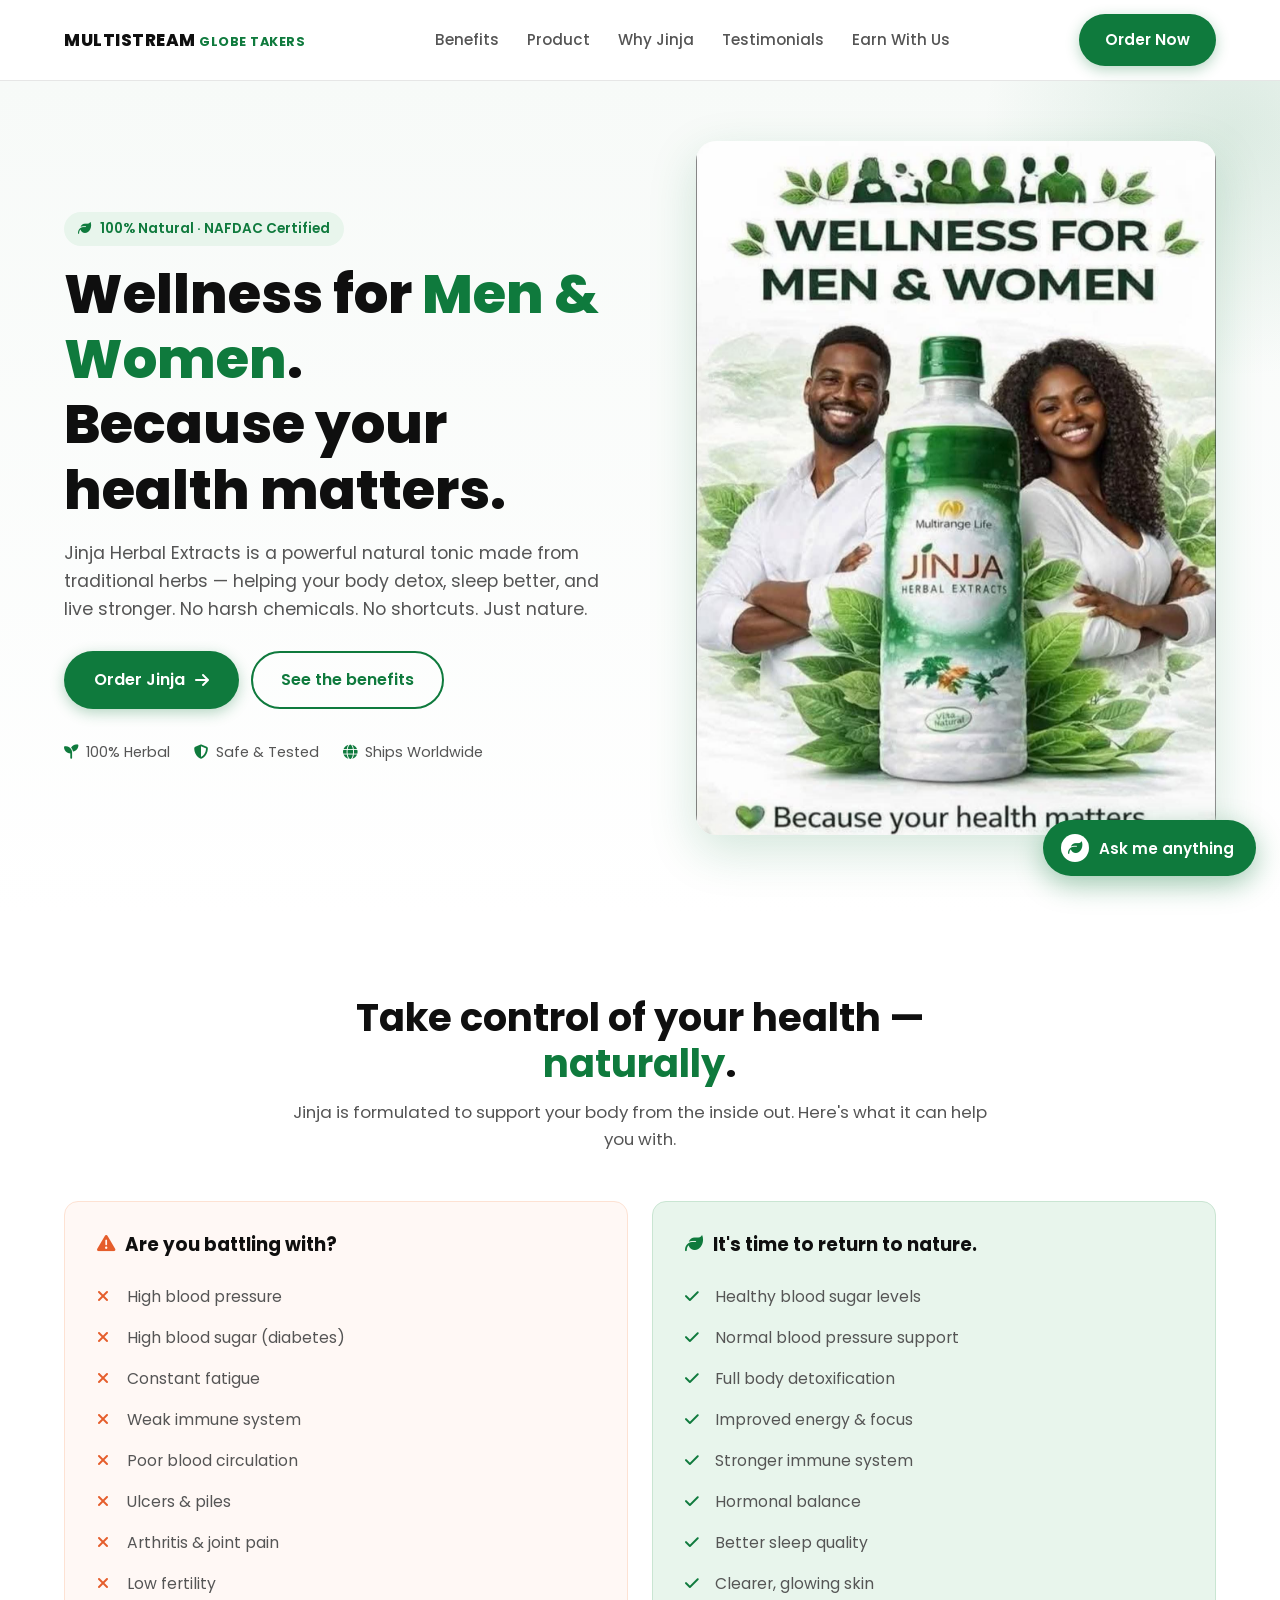
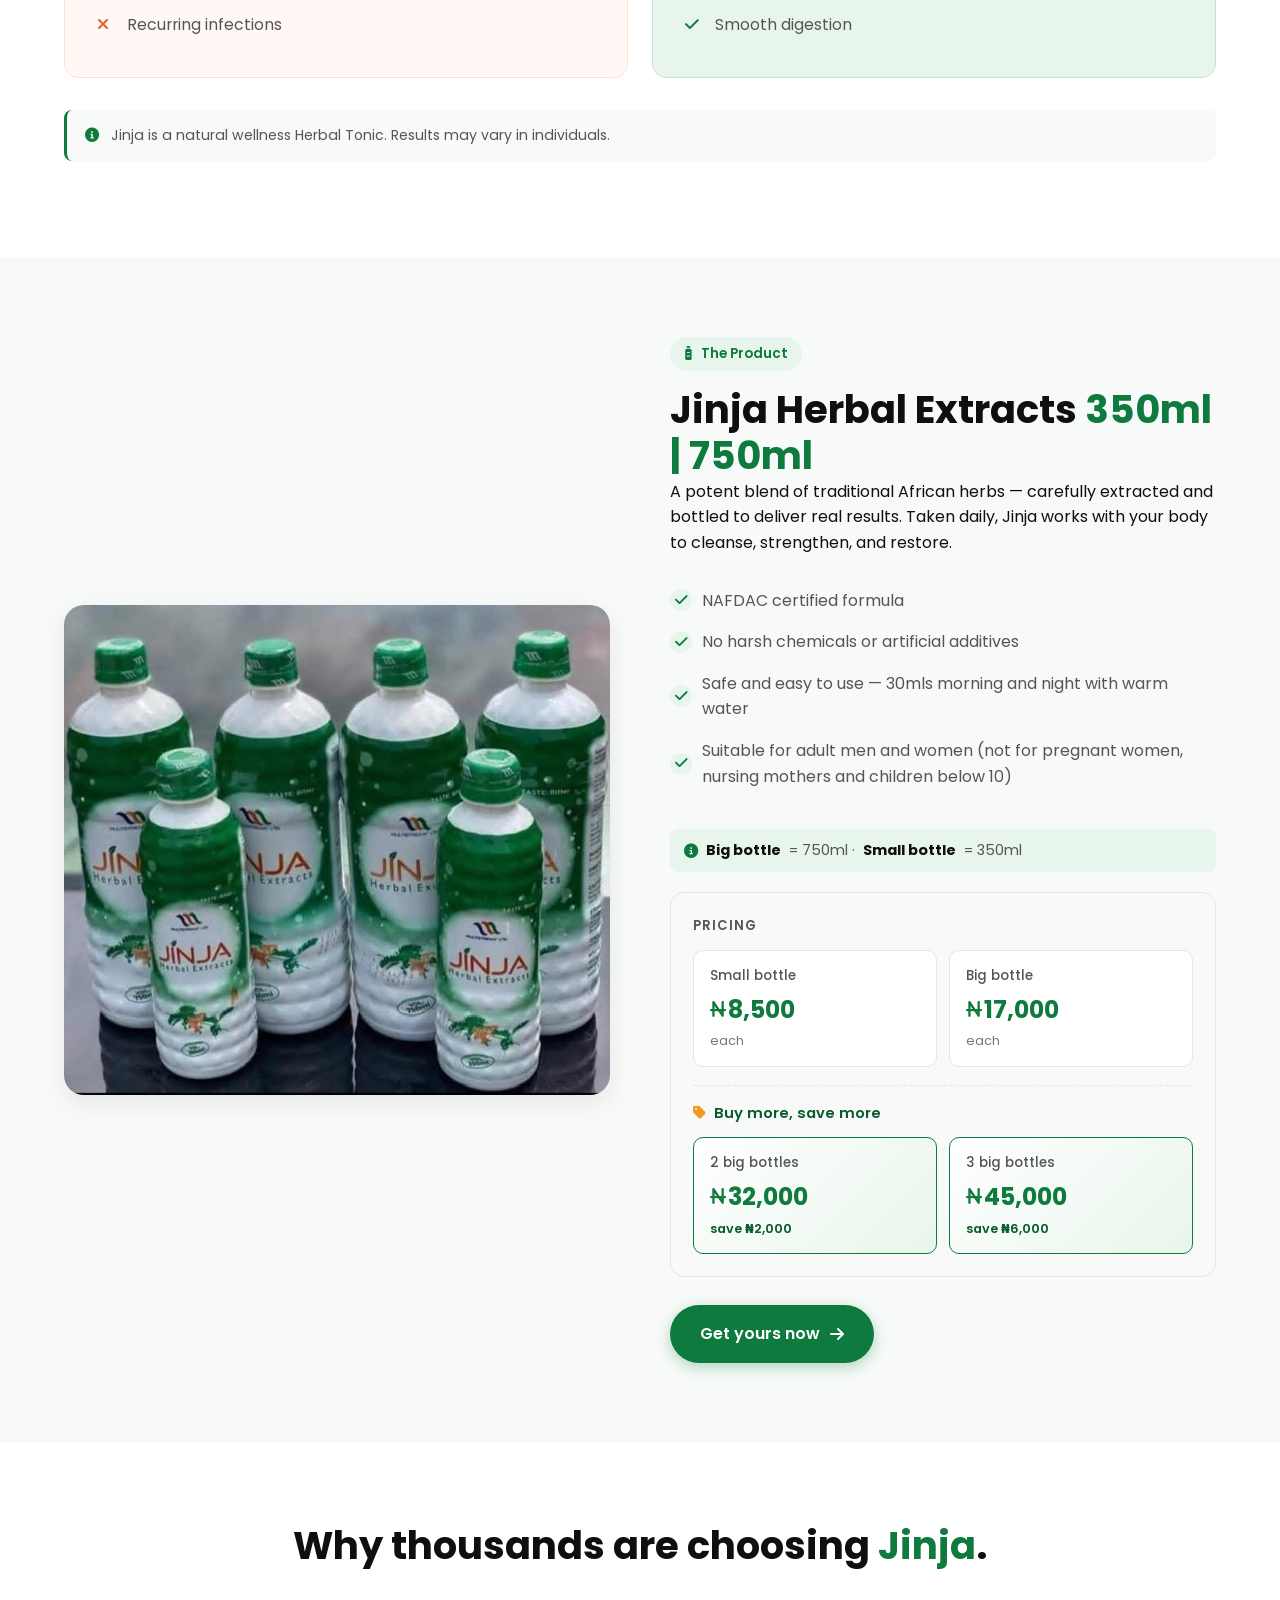
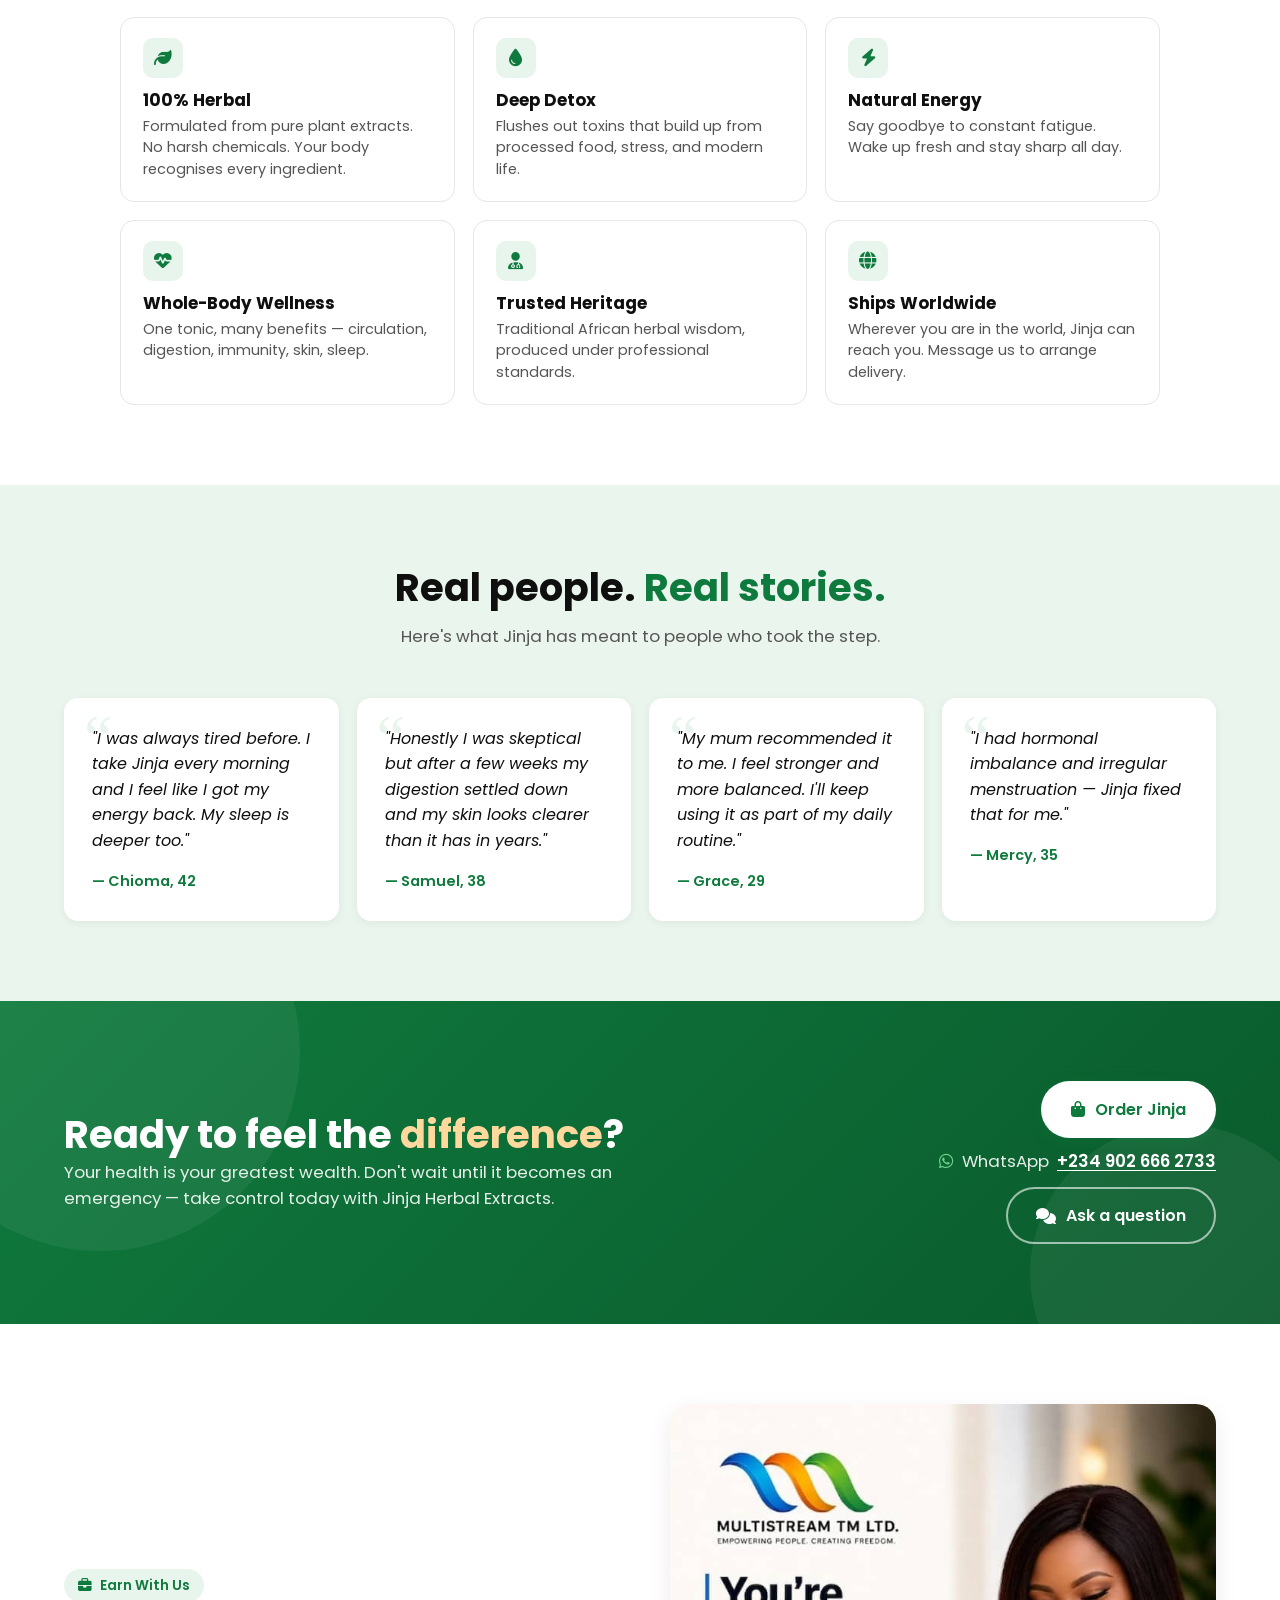
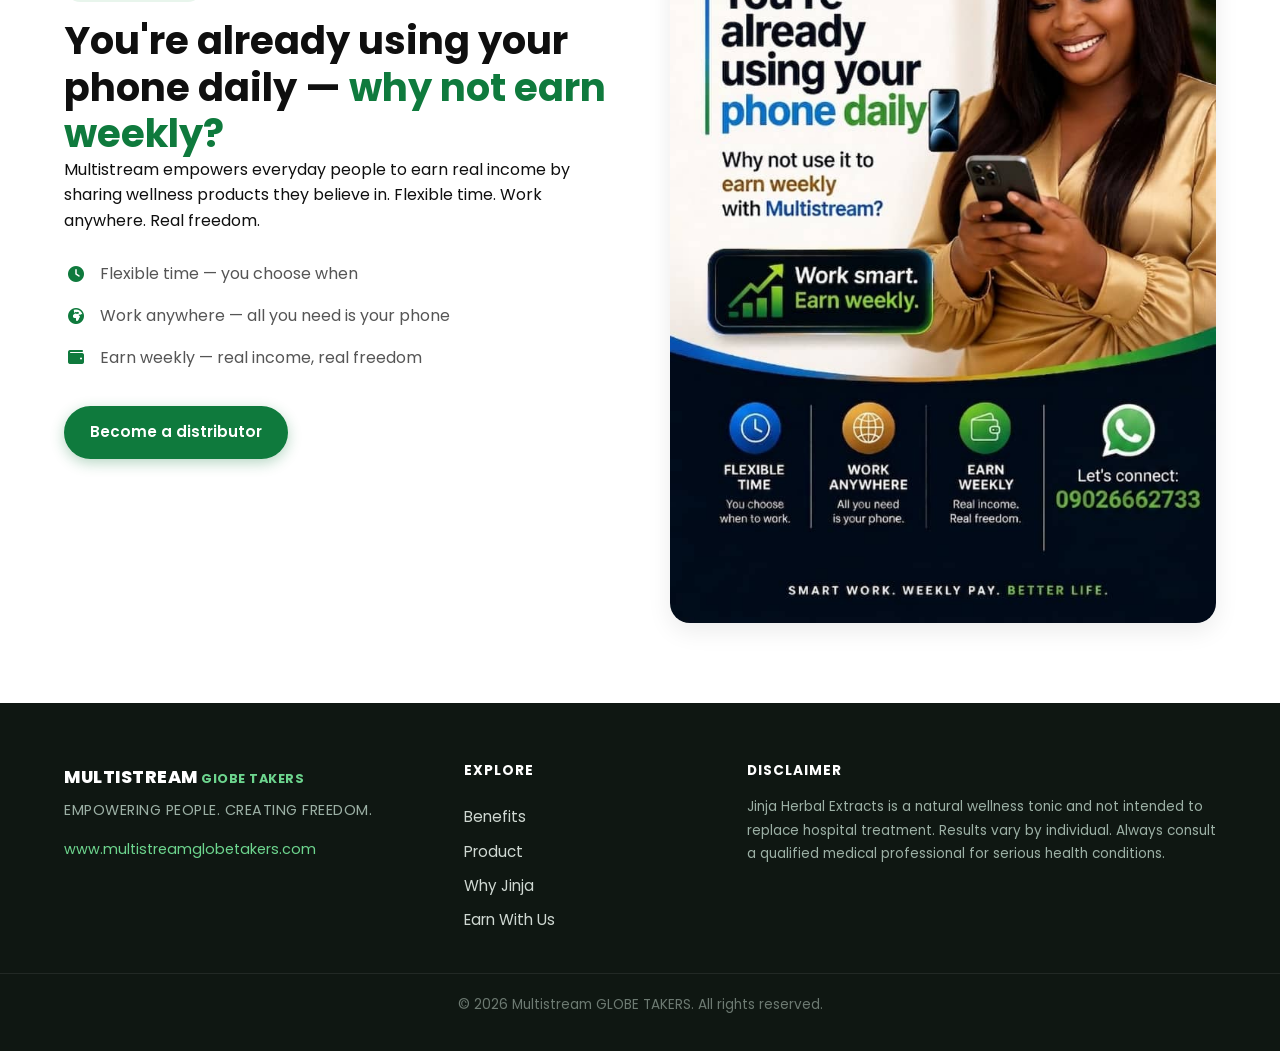
==== index.html @ 798f7d3a "Update Number" ====
<!doctype html>
<html lang="en">
  <head>
    <meta charset="UTF-8" />
    <meta name="viewport" content="width=device-width, initial-scale=1.0" />
    <title>
      Multistream Globe Takers — Because Your Health Matters | Multistream
    </title>
    <link rel="icon" href="images/icon.jpg" />
    <meta
      name="description"
      content="100% natural herbal wellness tonic from Multistream. Detox, energy, immunity, better sleep — delivered worldwide."
    />
    <link rel="stylesheet" href="style.css" />
    <link
      rel="stylesheet"
      href="https://cdnjs.cloudflare.com/ajax/libs/font-awesome/6.5.0/css/all.min.css"
    />
    <link
      href="https://fonts.googleapis.com/css2?family=Poppins:wght@400;500;600;700;800&display=swap"
      rel="stylesheet"
    />
  </head>
  <body>
    <!-- ================= HEADER ================= -->
    <header class="site-header">
      <div class="container nav-bar">
        <a href="#top" class="brand">
          <img
            src="images/multistream-logo.png"
            alt="Multistream TM Ltd"
            class="brand-logo"
            onerror="this.style.display = 'none'"
          />
          <span class="brand-text"
            >MULTISTREAM<span class="brand-tm"> GLOBE TAKERS</span></span
          >
        </a>
        <nav class="nav-links">
          <a href="#benefits">Benefits</a>
          <a href="#product">Product</a>
          <a href="#why">Why Jinja</a>
          <a href="#testimonials">Testimonials</a>
          <a href="#distribute">Earn With Us</a>
        </nav>
        <a href="#order" class="btn btn-primary nav-cta">Order Now</a>
        <button class="menu-btn" id="menu-btn" aria-label="Menu">
          <i class="fa-solid fa-bars"></i>
        </button>
      </div>
    </header>

    <!-- ================= HERO ================= -->
    <section class="hero" id="top">
      <div class="container hero-grid">
        <div class="hero-copy">
          <span class="eyebrow"
            ><i class="fa-solid fa-leaf"></i> 100% Natural · NAFDAC
            Certified</span
          >
          <h1>
            Wellness for <span class="accent">Men & Women</span>.<br />Because
            your health matters.
          </h1>
          <p class="lead">
            Jinja Herbal Extracts is a powerful natural tonic made from
            traditional herbs — helping your body detox, sleep better, and live
            stronger. No harsh chemicals. No shortcuts. Just nature.
          </p>
          <div class="hero-cta">
            <a href="#order" class="btn btn-primary btn-lg"
              >Order Jinja <i class="fa-solid fa-arrow-right"></i
            ></a>
            <a href="#benefits" class="btn btn-ghost btn-lg"
              >See the benefits</a
            >
          </div>
          <div class="hero-trust">
            <div class="trust-item">
              <i class="fa-solid fa-seedling"></i> 100% Herbal
            </div>
            <div class="trust-item">
              <i class="fa-solid fa-shield-halved"></i> Safe & Tested
            </div>
            <div class="trust-item">
              <i class="fa-solid fa-globe"></i> Ships Worldwide
            </div>
          </div>
        </div>
        <div class="hero-visual">
          <img
            src="images/hero-models.jpg"
            alt="Wellness for men and women — Jinja Herbal Extracts"
          />
        </div>
      </div>
    </section>

    <!-- ================= BENEFITS ================= -->
    <section class="benefits" id="benefits">
      <div class="container">
        <div class="section-head">
          <h2>
            Take control of your health — <span class="accent">naturally</span>.
          </h2>
          <p>
            Jinja is formulated to support your body from the inside out. Here's
            what it can help you with.
          </p>
        </div>
        <div class="benefits-grid">
          <div class="benefits-col battling">
            <h3>
              <i class="fa-solid fa-triangle-exclamation"></i> Are you battling
              with?
            </h3>
            <ul class="cross-list">
              <li>High blood pressure</li>
              <li>High blood sugar (diabetes)</li>
              <li>Constant fatigue</li>
              <li>Weak immune system</li>
              <li>Poor blood circulation</li>
              <li>Ulcers & piles</li>
              <li>Arthritis & joint pain</li>
              <li>Low fertility</li>
              <li>Recurring infections</li>
            </ul>
          </div>
          <div class="benefits-col return">
            <h3>
              <i class="fa-solid fa-leaf"></i> It's time to return to nature.
            </h3>
            <ul class="check-list">
              <li>Healthy blood sugar levels</li>
              <li>Normal blood pressure support</li>
              <li>Full body detoxification</li>
              <li>Improved energy & focus</li>
              <li>Stronger immune system</li>
              <li>Hormonal balance</li>
              <li>Better sleep quality</li>
              <li>Clearer, glowing skin</li>
              <li>Smooth digestion</li>
            </ul>
          </div>
        </div>
        <p class="disclaimer-mini">
          <i class="fa-solid fa-circle-info"></i>
          Jinja is a natural wellness Herbal Tonic. Results may vary in
          individuals.
        </p>
      </div>
    </section>

    <!-- ================= PRODUCT ================= -->
    <section class="product" id="product">
      <div class="container product-grid">
        <div class="product-visual">
          <img
            src="images/bottles-group.jpg"
            alt="Jinja Herbal Extracts bottle range"
          />
        </div>
        <div class="product-copy">
          <span class="eyebrow"
            ><i class="fa-solid fa-bottle-water"></i> The Product</span
          >
          <h2>
            Jinja Herbal Extracts <span class="accent">350ml | 750ml</span>
          </h2>
          <p>
            A potent blend of traditional African herbs — carefully extracted
            and bottled to deliver real results. Taken daily, Jinja works with
            your body to cleanse, strengthen, and restore.
          </p>
          <ul class="feature-list">
            <li><i class="fa-solid fa-check"></i> NAFDAC certified formula</li>
            <li>
              <i class="fa-solid fa-check"></i> No harsh chemicals or artificial
              additives
            </li>
            <li>
              <i class="fa-solid fa-check"></i> Safe and easy to use — 30mls
              morning and night with warm water
            </li>
            <li>
              <i class="fa-solid fa-check"></i> Suitable for adult men and women
              (not for pregnant women, nursing mothers and children below 10)
            </li>
          </ul>
          <p class="size-note">
            <i class="fa-solid fa-circle-info"></i>
            <strong>Big bottle</strong> = 750ml ·
            <strong>Small bottle</strong> = 350ml
          </p>

          <div class="pricing">
            <p class="pricing-heading">Pricing</p>
            <div class="pricing-grid">
              <div class="price-card">
                <p class="price-size">Small bottle</p>
                <p class="price-amount">
                  <i class="fa-solid fa-naira-sign"></i>8,500
                </p>
                <p class="price-unit">each</p>
              </div>
              <div class="price-card">
                <p class="price-size">Big bottle</p>
                <p class="price-amount">
                  <i class="fa-solid fa-naira-sign"></i>17,000
                </p>
                <p class="price-unit">each</p>
              </div>
            </div>

            <p class="save-banner">
              <i class="fa-solid fa-tag"></i> Buy more, save more
            </p>

            <div class="pricing-grid">
              <div class="price-card deal">
                <p class="price-size">2 big bottles</p>
                <p class="price-amount">
                  <i class="fa-solid fa-naira-sign"></i>32,000
                </p>
                <p class="price-unit">save ₦2,000</p>
              </div>
              <div class="price-card deal">
                <p class="price-size">3 big bottles</p>
                <p class="price-amount">
                  <i class="fa-solid fa-naira-sign"></i>45,000
                </p>
                <p class="price-unit">save ₦6,000</p>
              </div>
            </div>
          </div>
          <a href="#order" class="btn btn-primary btn-lg"
            >Get yours now <i class="fa-solid fa-arrow-right"></i
          ></a>
        </div>
      </div>
    </section>

    <!-- ================= WHY JINJA ================= -->
    <section class="why" id="why">
      <div class="container">
        <div class="section-head">
          <h2>Why thousands are choosing <span class="accent">Jinja</span>.</h2>
        </div>
        <div class="why-grid">
          <div class="why-card">
            <div class="why-icon"><i class="fa-solid fa-leaf"></i></div>
            <h3>100% Herbal</h3>
            <p>
              Formulated from pure plant extracts. No harsh chemicals. Your body
              recognises every ingredient.
            </p>
          </div>
          <div class="why-card">
            <div class="why-icon"><i class="fa-solid fa-droplet"></i></div>
            <h3>Deep Detox</h3>
            <p>
              Flushes out toxins that build up from processed food, stress, and
              modern life.
            </p>
          </div>
          <div class="why-card">
            <div class="why-icon"><i class="fa-solid fa-bolt"></i></div>
            <h3>Natural Energy</h3>
            <p>
              Say goodbye to constant fatigue. Wake up fresh and stay sharp all
              day.
            </p>
          </div>
          <div class="why-card">
            <div class="why-icon"><i class="fa-solid fa-heart-pulse"></i></div>
            <h3>Whole-Body Wellness</h3>
            <p>
              One tonic, many benefits — circulation, digestion, immunity, skin,
              sleep.
            </p>
          </div>
          <div class="why-card">
            <div class="why-icon"><i class="fa-solid fa-user-doctor"></i></div>
            <h3>Trusted Heritage</h3>
            <p>
              Traditional African herbal wisdom, produced under professional
              standards.
            </p>
          </div>
          <div class="why-card">
            <div class="why-icon"><i class="fa-solid fa-globe"></i></div>
            <h3>Ships Worldwide</h3>
            <p>
              Wherever you are in the world, Jinja can reach you. Message us to
              arrange delivery.
            </p>
          </div>
        </div>
      </div>
    </section>

    <!-- ================= TESTIMONIALS ================= -->
    <section class="testimonials" id="testimonials">
      <div class="container">
        <div class="section-head">
          <h2>Real people. <span class="accent">Real stories.</span></h2>
          <p>Here's what Jinja has meant to people who took the step.</p>
        </div>
        <div class="testimonial-grid">
          <figure class="testimonial">
            <blockquote>
              "I was always tired before. I take Jinja every morning and I feel
              like I got my energy back. My sleep is deeper too."
            </blockquote>
            <figcaption>— Chioma, 42</figcaption>
          </figure>
          <figure class="testimonial">
            <blockquote>
              "Honestly I was skeptical but after a few weeks my digestion
              settled down and my skin looks clearer than it has in years."
            </blockquote>
            <figcaption>— Samuel, 38</figcaption>
          </figure>
          <figure class="testimonial">
            <blockquote>
              "My mum recommended it to me. I feel stronger and more balanced.
              I'll keep using it as part of my daily routine."
            </blockquote>
            <figcaption>— Grace, 29</figcaption>
          </figure>
          <figure class="testimonial">
            <blockquote>
              "I had hormonal imbalance and irregular menstruation — Jinja fixed
              that for me."
            </blockquote>
            <figcaption>— Mercy, 35</figcaption>
          </figure>
        </div>
      </div>
    </section>

    <!-- ================= ORDER / CTA BAND ================= -->
    <section class="cta-band" id="order">
      <div class="container cta-grid">
        <div class="cta-copy">
          <h2>Ready to feel the <span class="accent">difference</span>?</h2>
          <p>
            Your health is your greatest wealth. Don't wait until it becomes an
            emergency — take control today with Jinja Herbal Extracts.
          </p>
        </div>
        <div class="cta-actions">
          <div class="order-group">
            <a
              href="https://api.whatsapp.com/send?phone=2349026662733&text=I%20want%20to%20order%20Jinja%20please%2C%20I%27m%20from%20the%20website"
              target="_blank"
              rel="noopener"
              class="btn btn-primary btn-lg"
              id="order-btn"
            >
              <i class="fa-solid fa-bag-shopping"></i> Order Jinja
            </a>
            <p class="order-number">
              <i class="fa-brands fa-whatsapp"></i>
              WhatsApp
              <a
                href="https://api.whatsapp.com/send?phone=2349026662733&text=I%20want%20to%20order%20Jinja%20please%2C%20I%27m%20from%20the%20website"
                target="_blank"
                rel="noopener"
                >+234 902 666 2733</a
              >
            </p>
          </div>
          <button class="btn btn-ghost-light btn-lg" id="chat-open-btn">
            <i class="fa-solid fa-comments"></i> Ask a question
          </button>
        </div>
      </div>
    </section>

    <!-- ================= DISTRIBUTOR BRIEF ================= -->
    <section class="distribute" id="distribute">
      <div class="container distribute-grid">
        <div class="distribute-copy">
          <span class="eyebrow"
            ><i class="fa-solid fa-briefcase"></i> Earn With Us</span
          >
          <h2>
            You're already using your phone daily —
            <span class="accent">why not earn weekly?</span>
          </h2>
          <p>
            Multistream empowers everyday people to earn real income by sharing
            wellness products they believe in. Flexible time. Work anywhere.
            Real freedom.
          </p>
          <ul class="mini-list">
            <li>
              <i class="fa-solid fa-clock"></i> Flexible time — you choose when
            </li>
            <li>
              <i class="fa-solid fa-earth-africa"></i> Work anywhere — all you
              need is your phone
            </li>
            <li>
              <i class="fa-solid fa-wallet"></i> Earn weekly — real income, real
              freedom
            </li>
          </ul>
          <a
            href="https://wa.me/2349026662733?text=Hi%2C%20I%27d%20like%20to%20become%20a%20Multistream%20distributor"
            target="_blank"
            rel="noopener"
            class="btn btn-primary"
            >Become a distributor</a
          >
        </div>
        <div class="distribute-visual">
          <img
            src="images/distributor-poster.jpg"
            alt="Multistream — work smart, earn weekly"
          />
        </div>
      </div>
    </section>

    <!-- ================= FOOTER ================= -->
    <footer class="site-footer">
      <div class="container footer-grid">
        <div class="footer-brand">
          <span class="brand-text footer-brand-text"
            >MULTISTREAM<span class="brand-tm"> GlOBE TAKERS</span></span
          >
          <p class="tagline">Empowering People. Creating Freedom.</p>
          <p class="footer-web">www.multistreamglobetakers.com</p>
        </div>
        <div class="footer-links">
          <h4>Explore</h4>
          <a href="#benefits">Benefits</a>
          <a href="#product">Product</a>
          <a href="#why">Why Jinja</a>
          <a href="#distribute">Earn With Us</a>
        </div>
        <div class="footer-disclaimer">
          <h4>Disclaimer</h4>
          <p>
            Jinja Herbal Extracts is a natural wellness tonic and not intended
            to replace hospital treatment. Results vary by individual. Always
            consult a qualified medical professional for serious health
            conditions.
          </p>
        </div>
      </div>
      <div class="footer-bottom">
        <p>
          &copy; <span id="year"></span> Multistream GLOBE TAKERS. All rights
          reserved.
        </p>
      </div>
    </footer>

    <!-- ================= MINI AI CHAT WIDGET ================= -->
    <button class="chat-fab" id="chat-fab" aria-label="Ask Jinja Assistant">
      <i class="fa-solid fa-leaf"></i>
      <span class="chat-fab-label">Ask me anything</span>
    </button>

    <div class="chat-panel" id="chat-panel" hidden>
      <header class="chat-header">
        <div class="chat-avatar"><i class="fa-solid fa-leaf"></i></div>
        <div class="chat-header-text">
          <h4>Jinja Assistant</h4>
          <p class="chat-status">
            <span class="dot"></span> Ask me about Jinja
          </p>
        </div>
        <button class="chat-close" id="chat-close" aria-label="Close chat">
          <i class="fa-solid fa-xmark"></i>
        </button>
      </header>
      <div class="chat-body" id="chat-body">
        <div class="msg bot">
          <p>
            Hi! I'm the Jinja Assistant. Ask me anything about Jinja Herbal
            Extracts — what it helps with, how to take it, pricing, or becoming
            a distributor.
          </p>
        </div>
        <div class="chat-suggestions" id="chat-suggestions">
          <button class="suggest" data-q="What does Jinja help with?">
            What does Jinja help with?
          </button>
          <button class="suggest" data-q="How do I take it?">
            How do I take it?
          </button>
          <button class="suggest" data-q="Is it safe?">Is it safe?</button>
          <button class="suggest" data-q="How do I become a distributor?">
            How do I become a distributor?
          </button>
          <button class="suggest" data-q="Do you ship worldwide?">
            Do you ship worldwide?
          </button>
        </div>
      </div>
      <form class="chat-input" id="chat-form">
        <input
          type="text"
          id="chat-text"
          placeholder="Type your question..."
          autocomplete="off"
        />
        <button type="submit" aria-label="Send">
          <i class="fa-solid fa-paper-plane"></i>
        </button>
      </form>
    </div>

    <script src="script.js"></script>
  </body>
</html>
---- style.css ----
/* =========================================
   DESIGN TOKENS
   ========================================= */
:root {
  --brand-green: #0f7a3d;
  --brand-green-dark: #0a5a2c;
  --brand-green-light: #e8f5ec;
  --brand-orange: #f29925;
  --brand-blue: #1c62b9;

  --text: #0f0f0f;
  --text-muted: #555;
  --text-soft: #777;
  --bg: #ffffff;
  --bg-soft: #f7faf8;
  --bg-green-soft: #eaf5ed;
  --border: #e6e6e6;

  --radius: 14px;
  --radius-sm: 8px;
  --radius-lg: 20px;
  --shadow-sm: 0 2px 8px rgba(0, 0, 0, 0.06);
  --shadow-md: 0 8px 24px rgba(0, 0, 0, 0.08);
  --shadow-lg: 0 16px 48px rgba(15, 122, 61, 0.18);

  --max-w: 1200px;
}

/* =========================================
   RESET
   ========================================= */
* {
  box-sizing: border-box;
}

html {
  scroll-behavior: smooth;
}

body {
  margin: 0;
  font-family:
    "Poppins",
    system-ui,
    -apple-system,
    sans-serif;
  color: var(--text);
  background-color: var(--bg);
  line-height: 1.6;
  -webkit-font-smoothing: antialiased;
}

img {
  max-width: 100%;
  display: block;
}

h1,
h2,
h3,
h4 {
  margin: 0;
  line-height: 1.2;
  font-weight: 700;
}
h1 {
  font-size: clamp(2rem, 4vw + 1rem, 3.4rem);
  font-weight: 800;
}
h2 {
  font-size: clamp(1.6rem, 2vw + 1rem, 2.4rem);
}
h3 {
  font-size: 1.2rem;
}
p {
  margin: 0 0 1rem;
}

a {
  color: inherit;
  text-decoration: none;
}

button {
  font-family: inherit;
  cursor: pointer;
}

.container {
  width: 100%;
  max-width: var(--max-w);
  margin: 0 auto;
  padding: 0 24px;
}

.accent {
  color: var(--brand-green);
}

.eyebrow {
  display: inline-flex;
  align-items: center;
  gap: 8px;
  font-size: 0.85rem;
  font-weight: 600;
  color: var(--brand-green);
  background: var(--brand-green-light);
  padding: 6px 14px;
  border-radius: 999px;
  margin-bottom: 16px;
}

/* =========================================
   BUTTONS
   ========================================= */
.btn {
  display: inline-flex;
  align-items: center;
  justify-content: center;
  gap: 10px;
  border: 2px solid transparent;
  border-radius: 999px;
  padding: 12px 24px;
  font-weight: 600;
  font-size: 0.95rem;
  transition:
    transform 0.15s ease,
    box-shadow 0.15s ease,
    background-color 0.15s ease,
    color 0.15s ease,
    border-color 0.15s ease;
  white-space: nowrap;
}
.btn-lg {
  padding: 14px 28px;
  font-size: 1rem;
}

.btn-primary {
  background: var(--brand-green);
  color: white;
  box-shadow: 0 4px 14px rgba(15, 122, 61, 0.3);
}
.btn-primary:hover {
  background: var(--brand-green-dark);
  transform: translateY(-2px);
  box-shadow: 0 8px 20px rgba(15, 122, 61, 0.35);
}

.btn-ghost {
  background: transparent;
  color: var(--brand-green);
  border-color: var(--brand-green);
}
.btn-ghost:hover {
  background: var(--brand-green-light);
}

.btn-ghost-light {
  background: transparent;
  color: white;
  border-color: rgba(255, 255, 255, 0.6);
}
.btn-ghost-light:hover {
  background: rgba(255, 255, 255, 0.12);
  border-color: white;
}

/* =========================================
   HEADER
   ========================================= */
.site-header {
  position: sticky;
  top: 0;
  background: rgba(255, 255, 255, 0.92);
  backdrop-filter: blur(12px);
  -webkit-backdrop-filter: blur(12px);
  border-bottom: 1px solid var(--border);
  z-index: 100;
}

.nav-bar {
  display: flex;
  align-items: center;
  justify-content: space-between;
  gap: 24px;
  padding-top: 14px;
  padding-bottom: 14px;
}

.brand {
  display: flex;
  align-items: center;
  gap: 10px;
  flex-shrink: 0;
}
.brand-logo {
  height: 40px;
  width: auto;
}
.brand-text {
  font-weight: 800;
  font-size: 1.05rem;
  letter-spacing: 0.5px;
  color: var(--text);
}
.brand-tm {
  color: var(--brand-green);
  font-weight: 700;
  font-size: 0.8rem;
}

.nav-links {
  display: flex;
  gap: 28px;
  flex: 1;
  justify-content: center;
}
.nav-links a {
  font-size: 0.95rem;
  font-weight: 500;
  color: var(--text-muted);
  transition: color 0.15s ease;
}
.nav-links a:hover {
  color: var(--brand-green);
}

.nav-cta {
  flex-shrink: 0;
}

.menu-btn {
  display: none;
  background: none;
  border: none;
  font-size: 1.4rem;
  color: var(--text);
}

/* =========================================
   HERO
   ========================================= */
.hero {
  background: linear-gradient(180deg, #f7faf8 0%, #ffffff 100%);
  padding: 60px 0 80px;
  position: relative;
  overflow: hidden;
}

.hero::before {
  content: "";
  position: absolute;
  top: -200px;
  right: -200px;
  width: 500px;
  height: 500px;
  background: radial-gradient(
    circle,
    rgba(15, 122, 61, 0.12) 0%,
    transparent 70%
  );
  border-radius: 50%;
  pointer-events: none;
}

.hero-grid {
  display: grid;
  grid-template-columns: 1.1fr 1fr;
  gap: 60px;
  align-items: center;
  position: relative;
}

.hero-copy .lead {
  font-size: 1.1rem;
  color: var(--text-muted);
  max-width: 540px;
  margin: 16px 0 28px;
}

.hero-cta {
  display: flex;
  gap: 12px;
  flex-wrap: wrap;
  margin-bottom: 32px;
}

.hero-trust {
  display: flex;
  gap: 24px;
  flex-wrap: wrap;
  color: var(--text-muted);
  font-size: 0.9rem;
}
.trust-item {
  display: flex;
  align-items: center;
  gap: 8px;
}
.trust-item i {
  color: var(--brand-green);
}

.hero-visual {
  position: relative;
}
.hero-visual img {
  width: 100%;
  border-radius: var(--radius-lg);
  box-shadow: var(--shadow-lg);
  aspect-ratio: 3 / 4;
  object-fit: cover;
}

/* =========================================
   BENEFITS
   ========================================= */
.benefits {
  padding: 80px 0;
  background: var(--bg);
}

.section-head {
  text-align: center;
  max-width: 720px;
  margin: 0 auto 48px;
}
.section-head p {
  color: var(--text-muted);
  font-size: 1.05rem;
  margin-top: 12px;
}

.benefits-grid {
  display: grid;
  grid-template-columns: 1fr 1fr;
  gap: 24px;
}

.benefits-col {
  padding: 32px;
  border-radius: var(--radius);
  border: 1px solid var(--border);
}
.benefits-col.battling {
  background: #fff8f5;
  border-color: #fde2d3;
}
.benefits-col.return {
  background: var(--brand-green-light);
  border-color: #c9e5d2;
}

.benefits-col h3 {
  display: flex;
  align-items: center;
  gap: 10px;
  margin-bottom: 20px;
  font-size: 1.15rem;
}
.benefits-col.battling h3 i {
  color: #e55d2b;
}
.benefits-col.return h3 i {
  color: var(--brand-green);
}

.cross-list,
.check-list {
  list-style: none;
  padding: 0;
  margin: 0;
}
.cross-list li,
.check-list li {
  padding: 8px 0 8px 30px;
  position: relative;
  font-size: 0.98rem;
  color: var(--text-muted);
}
.cross-list li::before {
  content: "\f00d";
  font-family: "Font Awesome 6 Free";
  font-weight: 900;
  color: #e55d2b;
  position: absolute;
  left: 0;
  top: 8px;
}
.check-list li::before {
  content: "\f00c";
  font-family: "Font Awesome 6 Free";
  font-weight: 900;
  color: var(--brand-green);
  position: absolute;
  left: 0;
  top: 8px;
}

.disclaimer-mini {
  margin-top: 32px;
  padding: 14px 18px;
  background: var(--bg-soft);
  border-left: 3px solid var(--brand-green);
  border-radius: var(--radius-sm);
  color: var(--text-muted);
  font-size: 0.88rem;
}
.disclaimer-mini i {
  color: var(--brand-green);
  margin-right: 8px;
}

/* =========================================
   PRODUCT
   ========================================= */
.product {
  padding: 80px 0;
  background: var(--bg-soft);
}
.product-grid {
  display: grid;
  grid-template-columns: 1fr 1fr;
  gap: 60px;
  align-items: center;
}
.product-visual img {
  border-radius: var(--radius-lg);
  box-shadow: var(--shadow-md);
}

.feature-list {
  list-style: none;
  padding: 0;
  margin: 24px 0 32px;
}
.feature-list li {
  padding: 8px 0;
  color: var(--text-muted);
  display: flex;
  align-items: center;
  gap: 10px;
}
.feature-list i {
  color: var(--brand-green);
  font-size: 0.9rem;
  background: var(--brand-green-light);
  width: 22px;
  height: 22px;
  border-radius: 50%;
  display: inline-flex;
  align-items: center;
  justify-content: center;
  flex-shrink: 0;
}

/* =========================================
   WHY
   ========================================= */
.why {
  padding: 80px 0;
}

.why-grid {
  display: grid;
  grid-template-columns: repeat(3, 1fr);
  gap: 18px;
  max-width: 1040px;
  margin: 0 auto;
}
.why-card {
  padding: 20px 22px;
  background: var(--bg);
  border: 1px solid var(--border);
  border-radius: var(--radius);
  transition:
    transform 0.2s ease,
    box-shadow 0.2s ease,
    border-color 0.2s ease;
}
.why-card:hover {
  transform: translateY(-4px);
  box-shadow: var(--shadow-md);
  border-color: var(--brand-green-light);
}
.why-icon {
  width: 40px;
  height: 40px;
  border-radius: 10px;
  background: var(--brand-green-light);
  color: var(--brand-green);
  font-size: 1.1rem;
  display: flex;
  align-items: center;
  justify-content: center;
  margin-bottom: 12px;
}
.why-card h3 {
  margin-bottom: 6px;
  font-size: 1.05rem;
}
.why-card p {
  color: var(--text-muted);
  margin: 0;
  font-size: 0.9rem;
  line-height: 1.5;
}

/* =========================================
   TESTIMONIALS
   ========================================= */
.testimonials {
  padding: 80px 0;
  background: var(--bg-green-soft);
}
.testimonial-grid {
  display: grid;
  grid-template-columns: repeat(4, 1fr);
  gap: 18px;
}
.testimonial {
  margin: 0;
  padding: 28px;
  background: var(--bg);
  border-radius: var(--radius);
  box-shadow: var(--shadow-sm);
  position: relative;
}
.testimonial::before {
  content: "\201C";
  position: absolute;
  top: 8px;
  left: 20px;
  font-size: 4rem;
  color: var(--brand-green-light);
  font-family: Georgia, serif;
  line-height: 1;
}

.chat-panel[hidden] {
  display: none !important;
}

.testimonial blockquote {
  margin: 0 0 16px;
  font-style: italic;
  color: var(--text);
  position: relative;
  z-index: 1;
}
.testimonial figcaption {
  color: var(--brand-green);
  font-weight: 600;
  font-size: 0.9rem;
}

/* =========================================
   CTA BAND
   ========================================= */
.cta-band {
  padding: 80px 0;
  background: linear-gradient(
    135deg,
    var(--brand-green) 0%,
    var(--brand-green-dark) 100%
  );
  color: white;
  position: relative;
  overflow: hidden;
}
.cta-band::before,
.cta-band::after {
  content: "";
  position: absolute;
  border-radius: 50%;
  background: rgba(255, 255, 255, 0.06);
  pointer-events: none;
}
.cta-band::before {
  width: 400px;
  height: 400px;
  top: -150px;
  left: -100px;
}
.cta-band::after {
  width: 300px;
  height: 300px;
  bottom: -100px;
  right: -50px;
}
.cta-grid {
  display: grid;
  grid-template-columns: 1.4fr 1fr;
  gap: 40px;
  align-items: center;
  position: relative;
}
.cta-band h2 .accent {
  color: #ffd89e;
}
.cta-band p {
  color: rgba(255, 255, 255, 0.9);
  font-size: 1.05rem;
  margin: 0;
}
.cta-actions {
  display: flex;
  gap: 12px;
  flex-wrap: wrap;
  justify-content: flex-end;
}
.cta-band .btn-primary {
  background: white;
  color: var(--brand-green);
}
.cta-band .btn-primary:hover {
  background: #ffd89e;
  color: var(--brand-green-dark);
}

/* =========================================
   DISTRIBUTE
   ========================================= */
.distribute {
  padding: 80px 0;
}
.distribute-grid {
  display: grid;
  grid-template-columns: 1fr 1fr;
  gap: 60px;
  align-items: center;
}
.distribute-visual img {
  border-radius: var(--radius-lg);
  box-shadow: var(--shadow-md);
}
.mini-list {
  list-style: none;
  padding: 0;
  margin: 20px 0 28px;
}
.mini-list li {
  padding: 8px 0;
  color: var(--text-muted);
  display: flex;
  align-items: center;
  gap: 12px;
}
.mini-list i {
  color: var(--brand-green);
  width: 24px;
  text-align: center;
}

/* =========================================
   FOOTER
   ========================================= */
.site-footer {
  background: #0f1712;
  color: #cfd8d2;
  padding: 60px 0 0;
}
.footer-grid {
  display: grid;
  grid-template-columns: 1.5fr 1fr 2fr;
  gap: 48px;
  padding-bottom: 40px;
}
.footer-brand-text {
  color: white;
  font-size: 1.1rem;
}
.footer-brand-text .brand-tm {
  color: #6dd58e;
}
.footer-brand .tagline {
  color: #9cb0a5;
  margin-top: 8px;
  font-size: 0.9rem;
  letter-spacing: 0.5px;
  text-transform: uppercase;
}
.footer-web {
  color: #6dd58e;
  margin-top: 16px;
  font-size: 0.9rem;
}
.footer-links h4,
.footer-disclaimer h4 {
  color: white;
  font-size: 0.85rem;
  letter-spacing: 1px;
  text-transform: uppercase;
  margin-bottom: 16px;
}
.footer-links {
  display: flex;
  flex-direction: column;
  gap: 10px;
}
.footer-links a {
  color: #cfd8d2;
  font-size: 0.95rem;
  transition: color 0.15s ease;
}
.footer-links a:hover {
  color: #6dd58e;
}
.footer-disclaimer p {
  color: #9cb0a5;
  font-size: 0.85rem;
  line-height: 1.7;
  margin: 0;
}
.footer-bottom {
  border-top: 1px solid rgba(255, 255, 255, 0.08);
  padding: 20px 0;
  text-align: center;
  font-size: 0.85rem;
  color: #6d7a72;
}

/* =========================================
   CHAT WIDGET
   ========================================= */
.chat-fab {
  position: fixed;
  bottom: 24px;
  right: 24px;
  background: var(--brand-green);
  color: white;
  border: none;
  padding: 14px 22px 14px 18px;
  border-radius: 999px;
  box-shadow: 0 8px 28px rgba(15, 122, 61, 0.4);
  display: flex;
  align-items: center;
  gap: 10px;
  font-weight: 600;
  font-size: 0.95rem;
  z-index: 200;
  transition:
    transform 0.2s ease,
    box-shadow 0.2s ease;
}
.chat-fab:hover {
  transform: translateY(-3px);
  box-shadow: 0 12px 32px rgba(15, 122, 61, 0.5);
}
.chat-fab i {
  background: white;
  color: var(--brand-green);
  width: 28px;
  height: 28px;
  border-radius: 50%;
  display: flex;
  align-items: center;
  justify-content: center;
  font-size: 0.9rem;
}

.chat-panel {
  position: fixed;
  bottom: 24px;
  right: 24px;
  width: 370px;
  max-width: calc(100vw - 32px);
  height: 560px;
  max-height: calc(100vh - 48px);
  background: white;
  border-radius: 20px;
  box-shadow: 0 20px 60px rgba(0, 0, 0, 0.2);
  display: flex;
  flex-direction: column;
  overflow: hidden;
  z-index: 300;
  animation: slideUp 0.25s ease;
}
@keyframes slideUp {
  from {
    opacity: 0;
    transform: translateY(20px);
  }
  to {
    opacity: 1;
    transform: translateY(0);
  }
}

.chat-header {
  background: linear-gradient(
    135deg,
    var(--brand-green) 0%,
    var(--brand-green-dark) 100%
  );
  color: white;
  padding: 16px 18px;
  display: flex;
  align-items: center;
  gap: 12px;
}
.chat-avatar {
  width: 40px;
  height: 40px;
  border-radius: 50%;
  background: rgba(255, 255, 255, 0.2);
  display: flex;
  align-items: center;
  justify-content: center;
  font-size: 1.1rem;
}
.chat-header-text {
  flex: 1;
}
.chat-header-text h4 {
  font-size: 1rem;
  margin: 0;
}
.chat-status {
  font-size: 0.78rem;
  margin: 2px 0 0;
  color: rgba(255, 255, 255, 0.85);
  display: flex;
  align-items: center;
  gap: 6px;
}
.chat-status .dot {
  width: 8px;
  height: 8px;
  background: #6dd58e;
  border-radius: 50%;
  display: inline-block;
}
.chat-close {
  background: rgba(255, 255, 255, 0.15);
  color: white;
  border: none;
  width: 30px;
  height: 30px;
  border-radius: 50%;
  font-size: 0.9rem;
  transition: background 0.15s ease;
}
.chat-close:hover {
  background: rgba(255, 255, 255, 0.25);
}

.chat-body {
  flex: 1;
  overflow-y: auto;
  padding: 18px;
  background: var(--bg-soft);
  display: flex;
  flex-direction: column;
  gap: 12px;
}
.msg {
  max-width: 85%;
  padding: 10px 14px;
  border-radius: 16px;
  font-size: 0.92rem;
  line-height: 1.5;
}
.msg p {
  margin: 0;
}
.msg p + p {
  margin-top: 8px;
}
.msg.bot {
  background: white;
  align-self: flex-start;
  border-bottom-left-radius: 4px;
  box-shadow: var(--shadow-sm);
  color: var(--text);
}
.msg.user {
  background: var(--brand-green);
  color: white;
  align-self: flex-end;
  border-bottom-right-radius: 4px;
}

.chat-suggestions {
  display: flex;
  flex-wrap: wrap;
  gap: 6px;
  margin-top: 4px;
}
.suggest {
  background: white;
  border: 1px solid var(--border);
  color: var(--brand-green);
  padding: 7px 12px;
  border-radius: 999px;
  font-size: 0.82rem;
  font-weight: 500;
  transition:
    background 0.15s ease,
    border-color 0.15s ease;
}
.suggest:hover {
  background: var(--brand-green-light);
  border-color: var(--brand-green);
}

.chat-input {
  display: flex;
  gap: 8px;
  padding: 12px;
  border-top: 1px solid var(--border);
  background: white;
}
.chat-input input {
  flex: 1;
  border: 1px solid var(--border);
  border-radius: 999px;
  padding: 10px 16px;
  font-family: inherit;
  font-size: 0.92rem;
  outline: none;
  transition: border-color 0.15s ease;
}
.chat-input input:focus {
  border-color: var(--brand-green);
}
.chat-input button {
  background: var(--brand-green);
  color: white;
  border: none;
  width: 42px;
  height: 42px;
  border-radius: 50%;
  display: flex;
  align-items: center;
  justify-content: center;
  font-size: 0.95rem;
  transition: background 0.15s ease;
}
.chat-input button:hover {
  background: var(--brand-green-dark);
}

.typing {
  display: inline-flex;
  gap: 4px;
  align-items: center;
  padding: 4px 0;
}
.typing span {
  width: 7px;
  height: 7px;
  background: var(--brand-green);
  border-radius: 50%;
  opacity: 0.4;
  animation: typing 1.2s infinite;
}
.typing span:nth-child(2) {
  animation-delay: 0.15s;
}
.typing span:nth-child(3) {
  animation-delay: 0.3s;
}
@keyframes typing {
  0%,
  60%,
  100% {
    opacity: 0.4;
    transform: translateY(0);
  }
  30% {
    opacity: 1;
    transform: translateY(-3px);
  }
}

/* =========================================
   RESPONSIVE
   ========================================= */
@media (max-width: 920px) {
  .nav-links {
    display: none;
  }
  .menu-btn {
    display: block;
  }
  .nav-bar.menu-open .nav-links {
    display: flex;
    position: absolute;
    top: 100%;
    left: 0;
    right: 0;
    background: white;
    flex-direction: column;
    padding: 16px 24px;
    border-bottom: 1px solid var(--border);
    box-shadow: var(--shadow-md);
    gap: 12px;
  }
  .hero-grid,
  .product-grid,
  .distribute-grid,
  .cta-grid {
    grid-template-columns: 1fr;
    gap: 40px;
  }
  .hero-visual {
    order: -1;
  }
  .hero-visual img {
    aspect-ratio: 4 / 3;
    max-height: 480px;
  }
  .cta-actions {
    justify-content: flex-start;
  }
  .why-grid {
    grid-template-columns: repeat(2, 1fr);
  }
  .testimonial-grid {
    grid-template-columns: 1fr;
  }
  .footer-grid {
    grid-template-columns: 1fr;
    gap: 32px;
  }
}

@media (max-width: 600px) {
  .container {
    padding: 0 16px;
  }
  .hero {
    padding: 40px 0 60px;
  }
  .benefits,
  .product,
  .why,
  .testimonials,
  .cta-band,
  .distribute {
    padding: 60px 0;
  }
  .benefits-grid {
    grid-template-columns: 1fr;
  }
  .why-grid {
    grid-template-columns: 1fr;
  }
  .nav-cta {
    display: none;
  }
  .brand-text {
    font-size: 0.9rem;
  }
  .hero-cta {
    flex-direction: column;
    align-items: stretch;
  }
  .hero-cta .btn {
    justify-content: center;
  }
  .chat-fab .chat-fab-label {
    display: none;
  }
  .chat-fab {
    padding: 14px;
  }
  .chat-panel {
    bottom: 12px;
    right: 12px;
    left: 12px;
    width: auto;
    height: calc(100vh - 24px);
    border-radius: 16px;
  }
}

.order-group {
  display: flex;
  flex-direction: column;
  align-items: flex-end;
  gap: 10px;
}
.order-number {
  margin: 0;
  color: rgba(255, 255, 255, 0.92);
  font-size: 0.92rem;
  display: flex;
  align-items: center;
  gap: 8px;
}
.order-number i {
  color: #6dd58e;
  font-size: 1.05rem;
}
.order-number a {
  color: white;
  font-weight: 600;
  text-decoration: underline;
  text-underline-offset: 3px;
}
.order-number a:hover {
  color: #ffd89e;
}

/* ========== PRICING ========== */
.size-note {
  background: var(--brand-green-light);
  padding: 10px 14px;
  border-radius: 8px;
  font-size: 0.9rem;
  color: var(--text-muted);
  display: flex;
  align-items: center;
  gap: 8px;
  margin: 16px 0 20px;
}
.size-note i {
  color: var(--brand-green);
}
.size-note strong {
  color: var(--text);
}

.pricing {
  margin: 8px 0 28px;
  padding: 22px;
  background: var(--bg-soft);
  border: 1px solid var(--border);
  border-radius: var(--radius);
}
.pricing-heading {
  margin: 0 0 14px;
  font-size: 0.82rem;
  color: var(--text-muted);
  text-transform: uppercase;
  letter-spacing: 1px;
  font-weight: 600;
}
.pricing-grid {
  display: grid;
  grid-template-columns: repeat(2, 1fr);
  gap: 12px;
}
.price-card {
  background: white;
  border: 1px solid var(--border);
  border-radius: 10px;
  padding: 14px 16px;
  transition:
    border-color 0.15s ease,
    transform 0.15s ease;
}
.price-card:hover {
  border-color: var(--brand-green);
  transform: translateY(-2px);
}
.price-card.deal {
  border-color: var(--brand-green);
  background: linear-gradient(
    135deg,
    #ffffff 0%,
    var(--brand-green-light) 100%
  );
}
.price-size {
  margin: 0;
  font-size: 0.85rem;
  color: var(--text-muted);
  font-weight: 500;
}
.price-amount {
  margin: 4px 0 2px;
  font-size: 1.5rem;
  font-weight: 700;
  color: var(--brand-green);
  display: flex;
  align-items: center;
  gap: 2px;
}
.price-amount i {
  font-size: 1.15rem;
}
.price-unit {
  margin: 0;
  font-size: 0.8rem;
  color: var(--text-soft);
}
.price-card.deal .price-unit {
  color: var(--brand-green-dark);
  font-weight: 600;
}
.save-banner {
  margin: 18px 0 12px;
  padding-top: 16px;
  font-size: 0.92rem;
  font-weight: 600;
  color: var(--brand-green-dark);
  display: flex;
  align-items: center;
  gap: 8px;
  border-top: 1px dashed var(--border);
}
.save-banner i {
  color: var(--brand-orange);
}
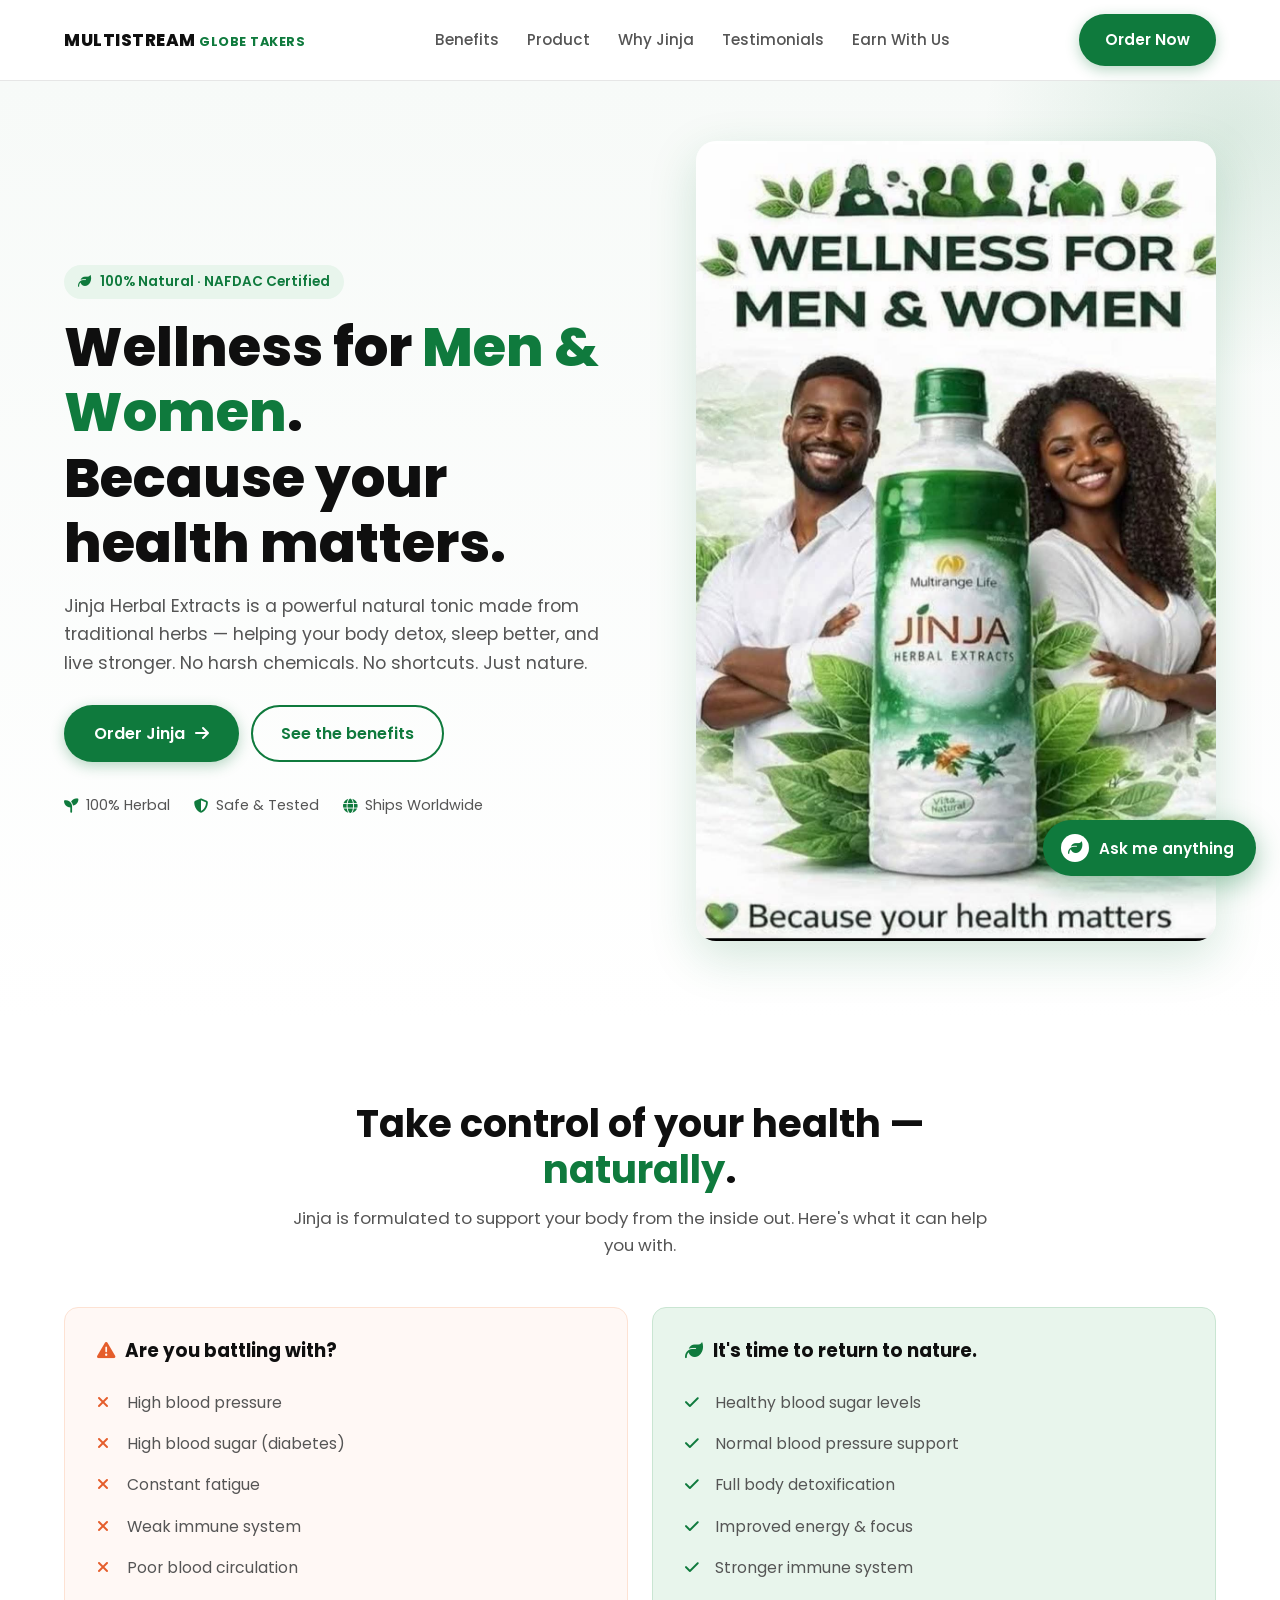
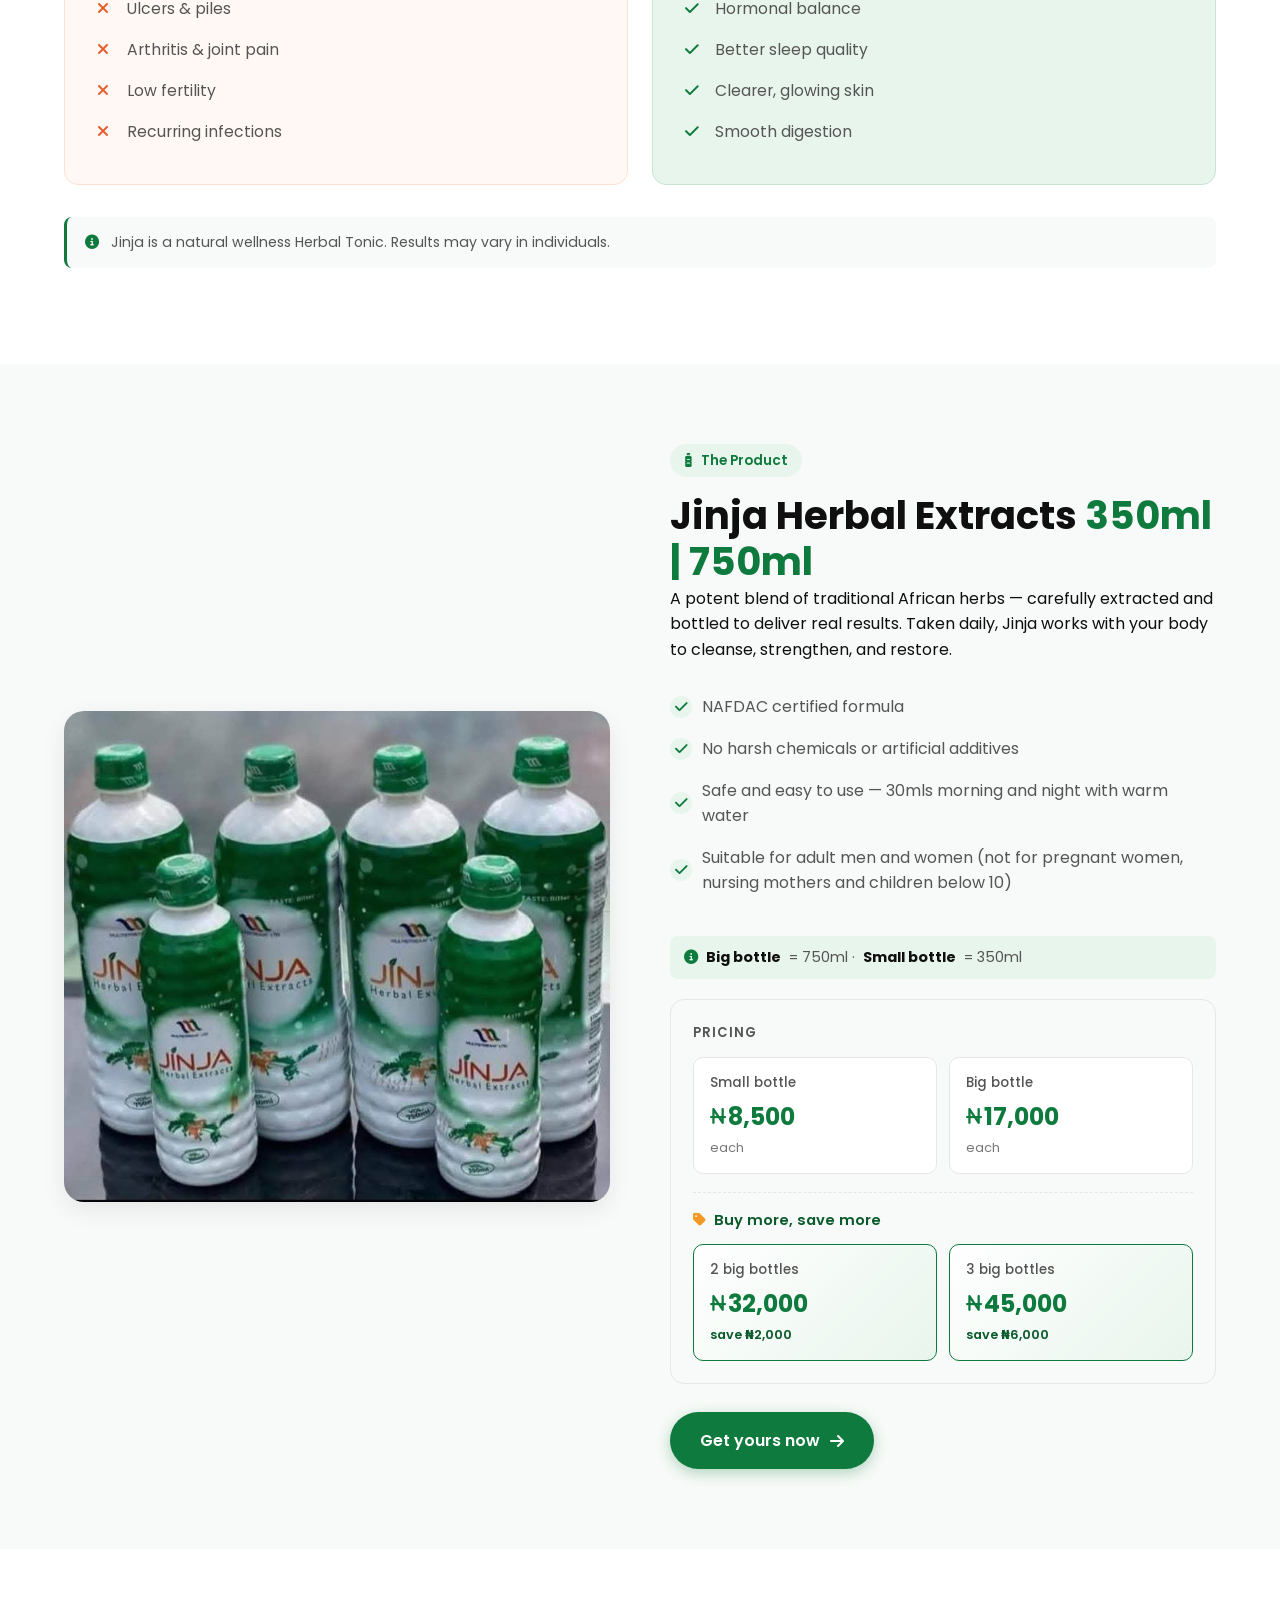
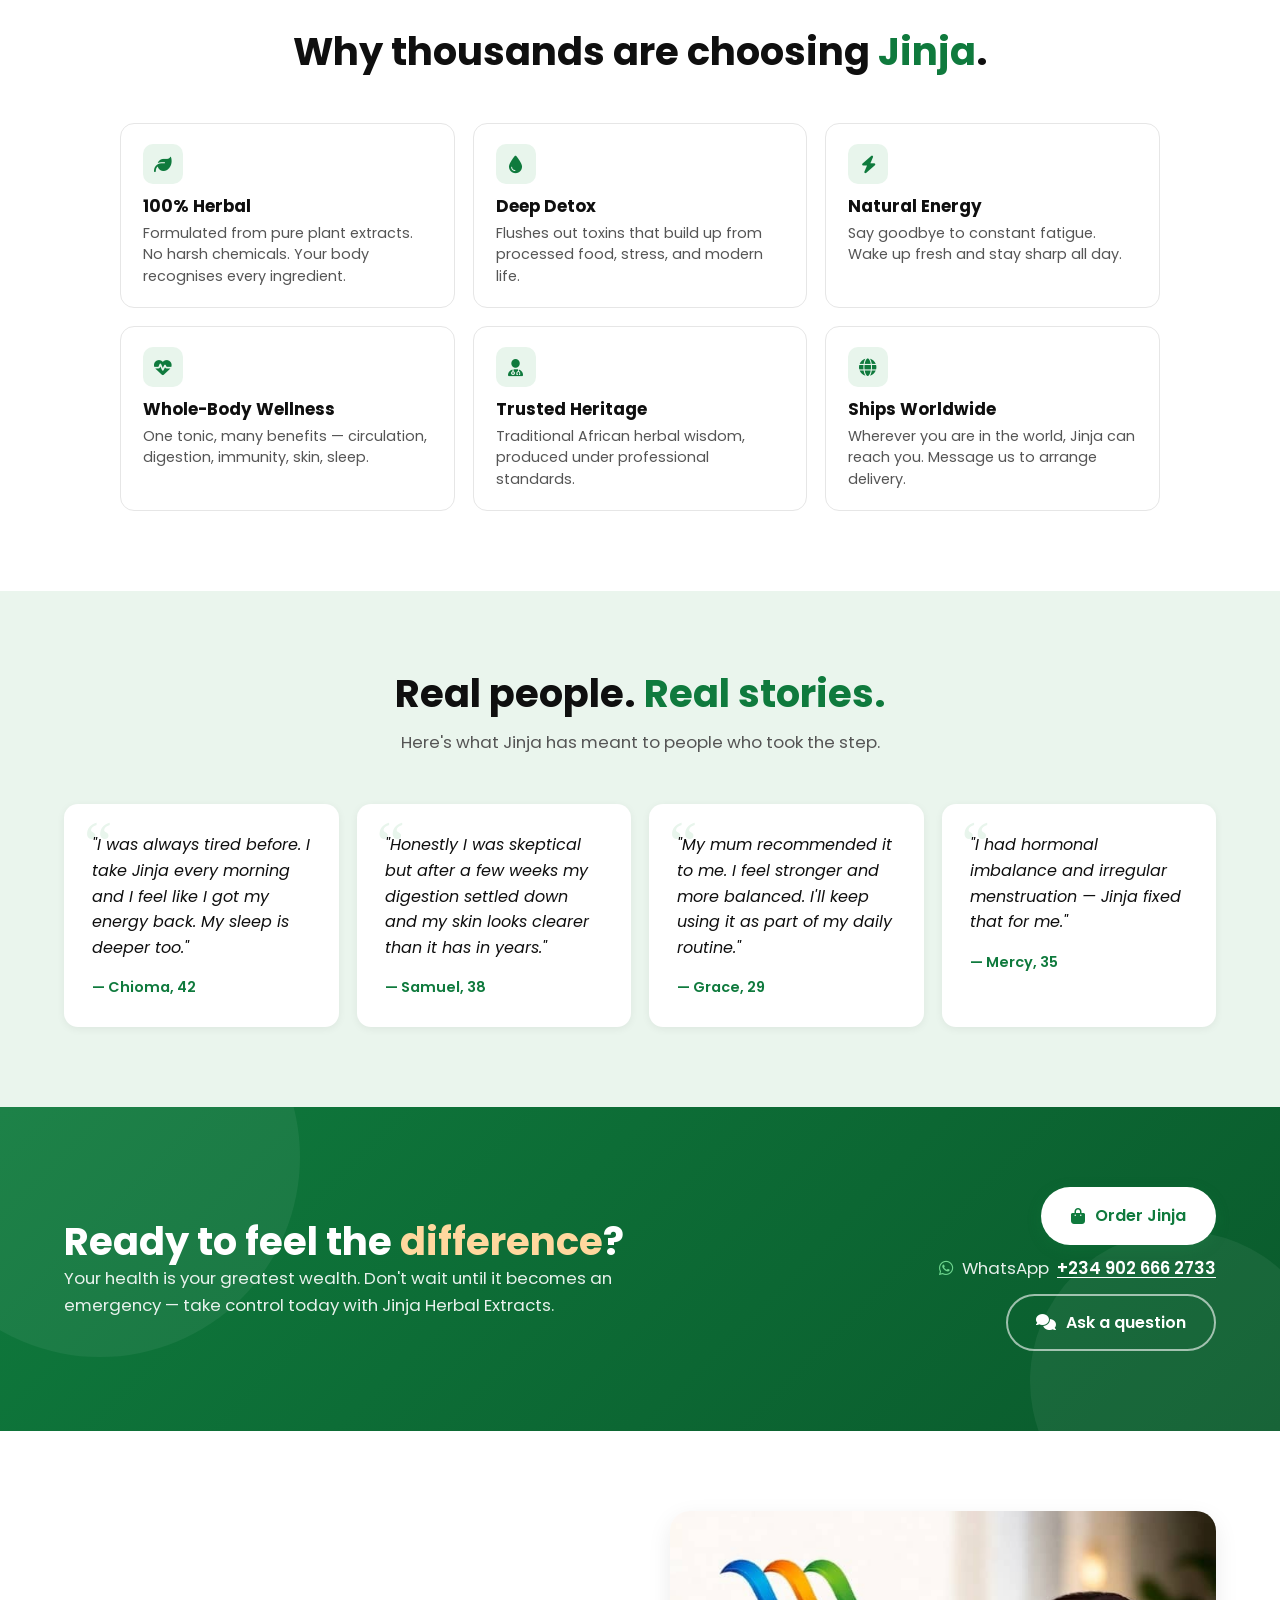
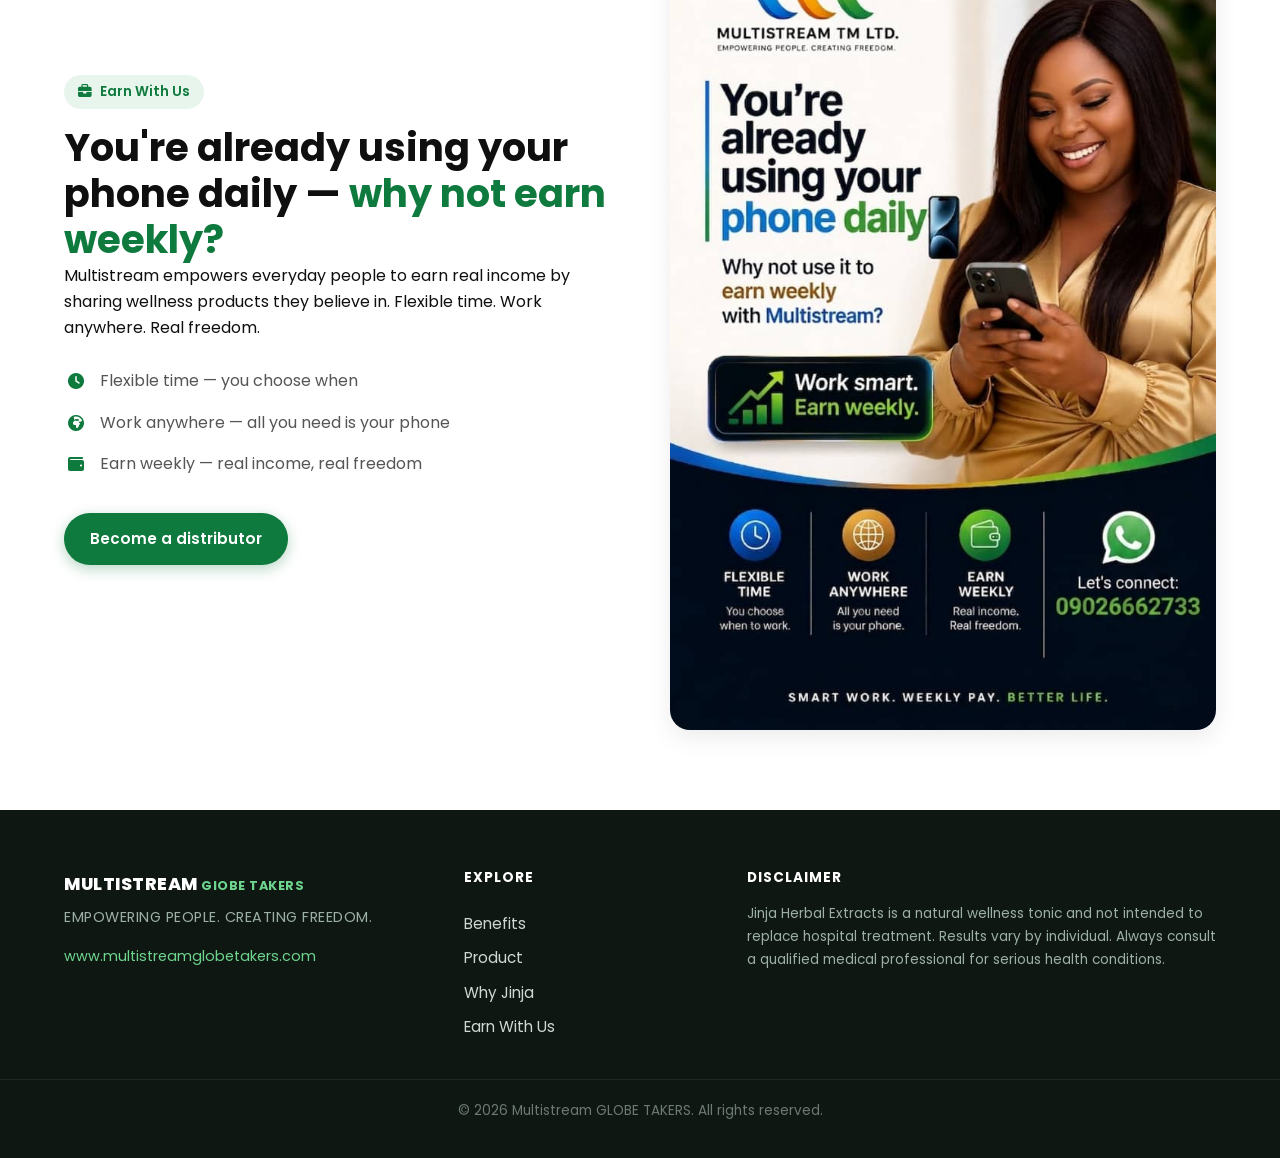
==== commit db84b237: "fixed load time" ====
--- a/index.html
+++ b/index.html
@@ -20,6 +20,13 @@
       href="https://fonts.googleapis.com/css2?family=Poppins:wght@400;500;600;700;800&display=swap"
       rel="stylesheet"
     />
+    <!-- Cloudflare Web Analytics -->
+    <script
+      defer
+      src="https://static.cloudflareinsights.com/beacon.min.js"
+      data-cf-beacon='{"token": "0cabf3678a3a47bbac7b84207815a0a6"}'
+    ></script>
+    <!-- End Cloudflare Web Analytics -->
   </head>
   <body>
     <!-- ================= HEADER ================= -->
@@ -91,6 +98,10 @@
           <img
             src="images/hero-models.jpg"
             alt="Wellness for men and women — Jinja Herbal Extracts"
+            fetchpriority="high"
+            loading="eager"
+            width="1200"
+            height="800"
           />
         </div>
       </div>
@@ -408,7 +419,7 @@
             </li>
           </ul>
           <a
-            href="https://wa.me/2349026662733?text=Hi%2C%20I%27d%20like%20to%20become%20a%20Multistream%20distributor"
+            href="https://wa.me/2349026662733?text=Hi%20Globetakers%2C%20I%27d%20like%20to%20become%20a%20Multistream%20distributor"
             target="_blank"
             rel="noopener"
             class="btn btn-primary"
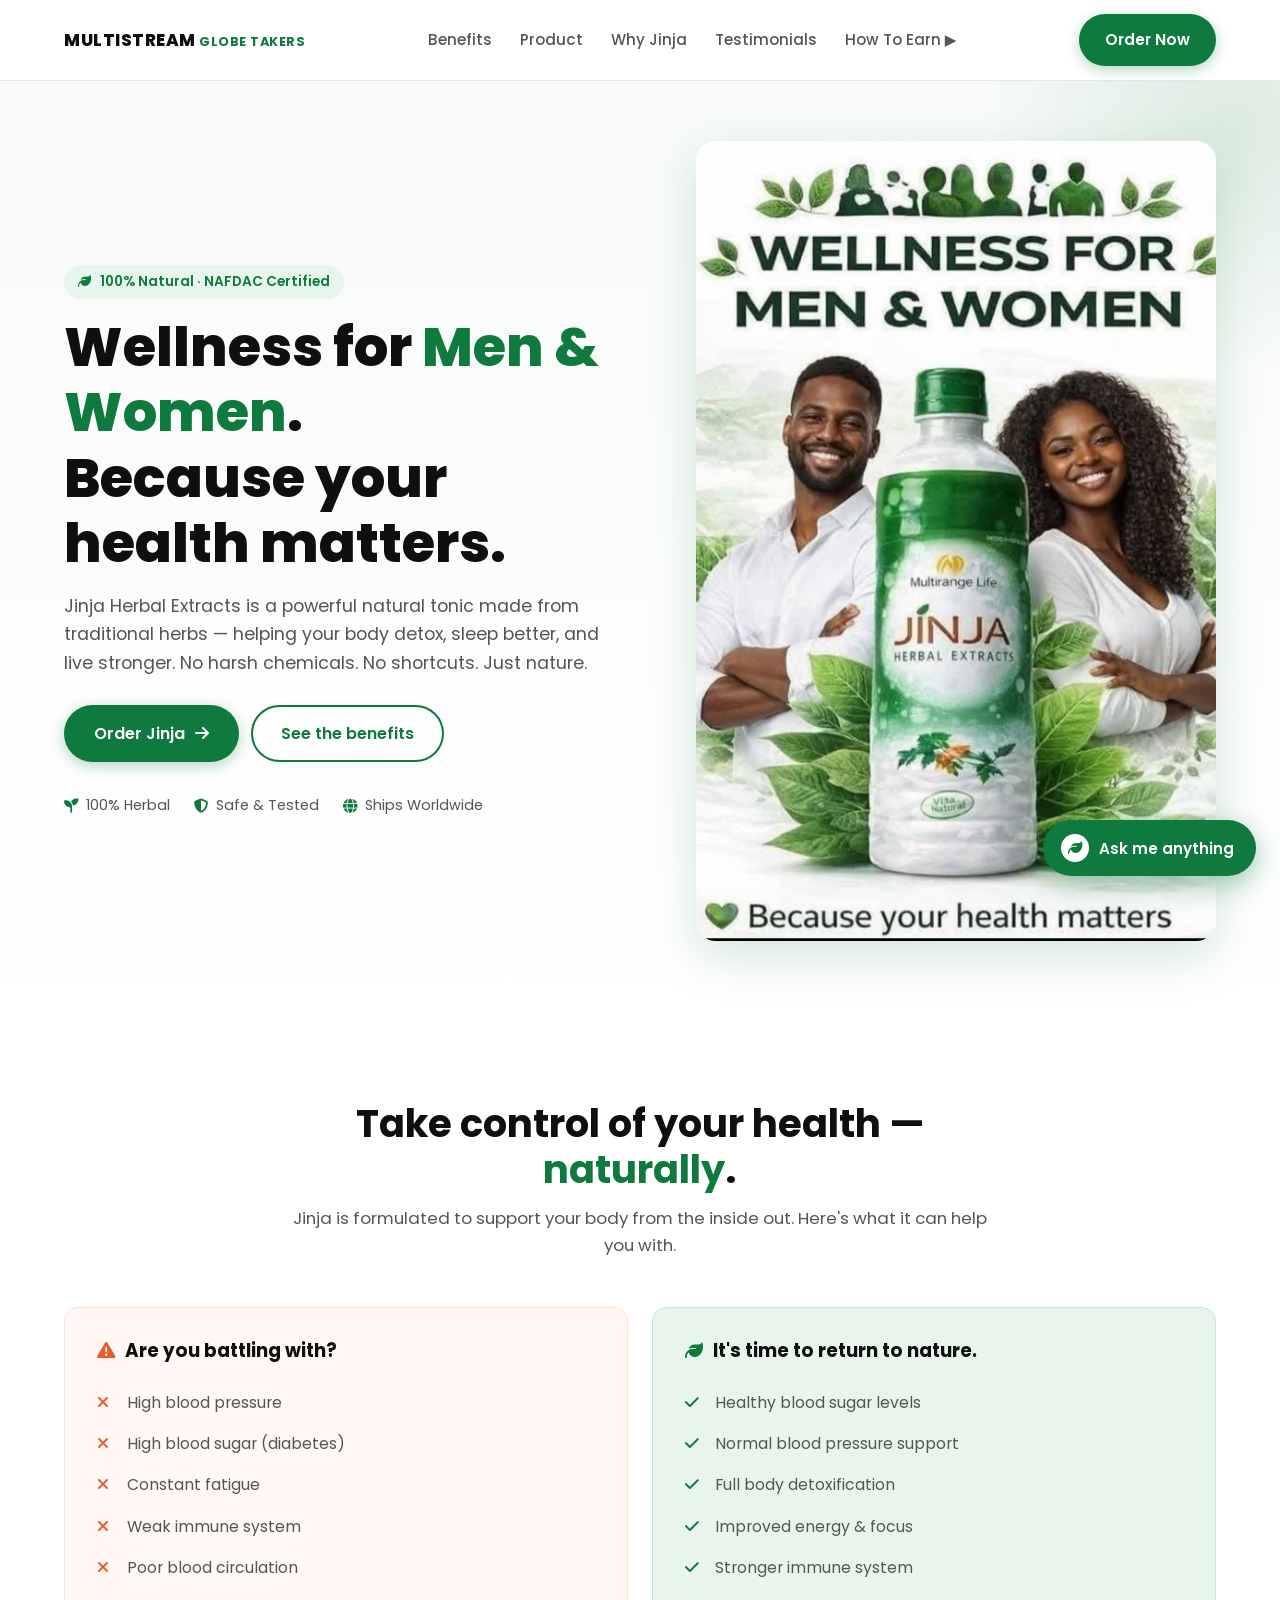
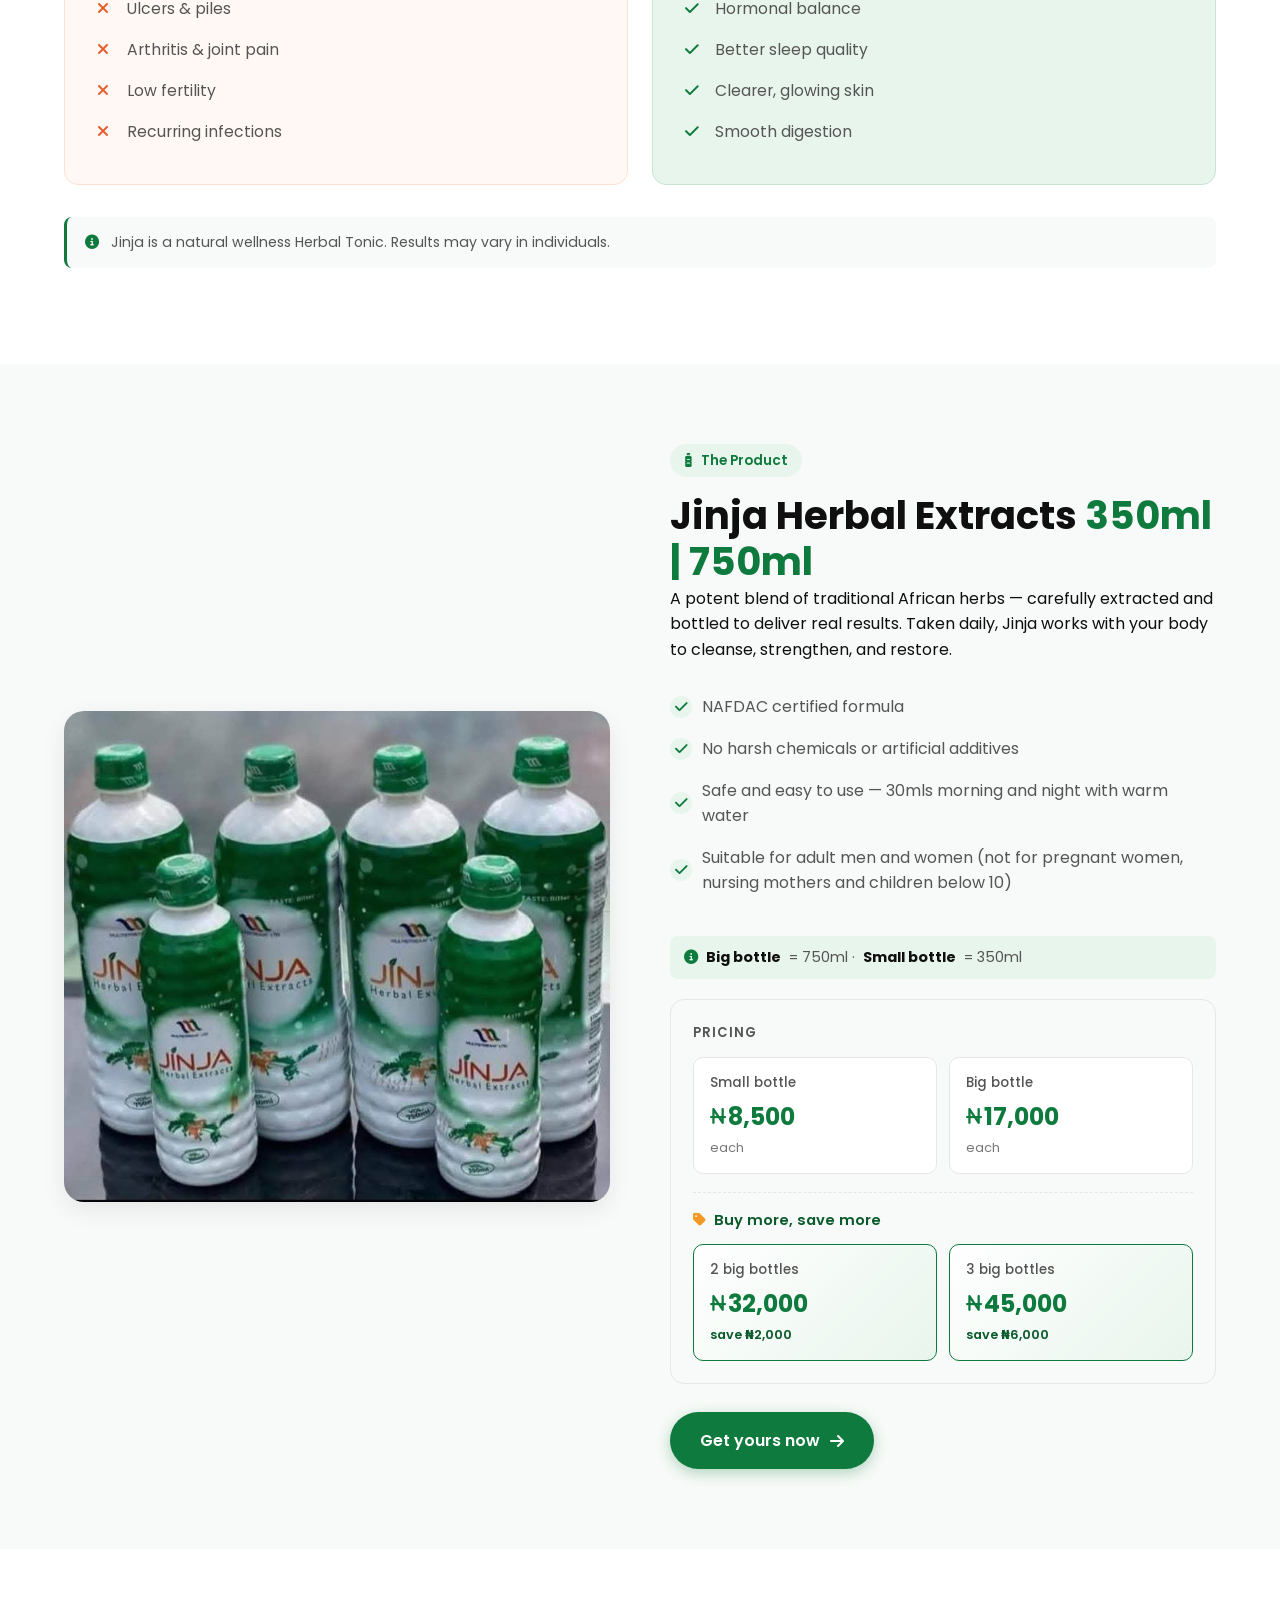
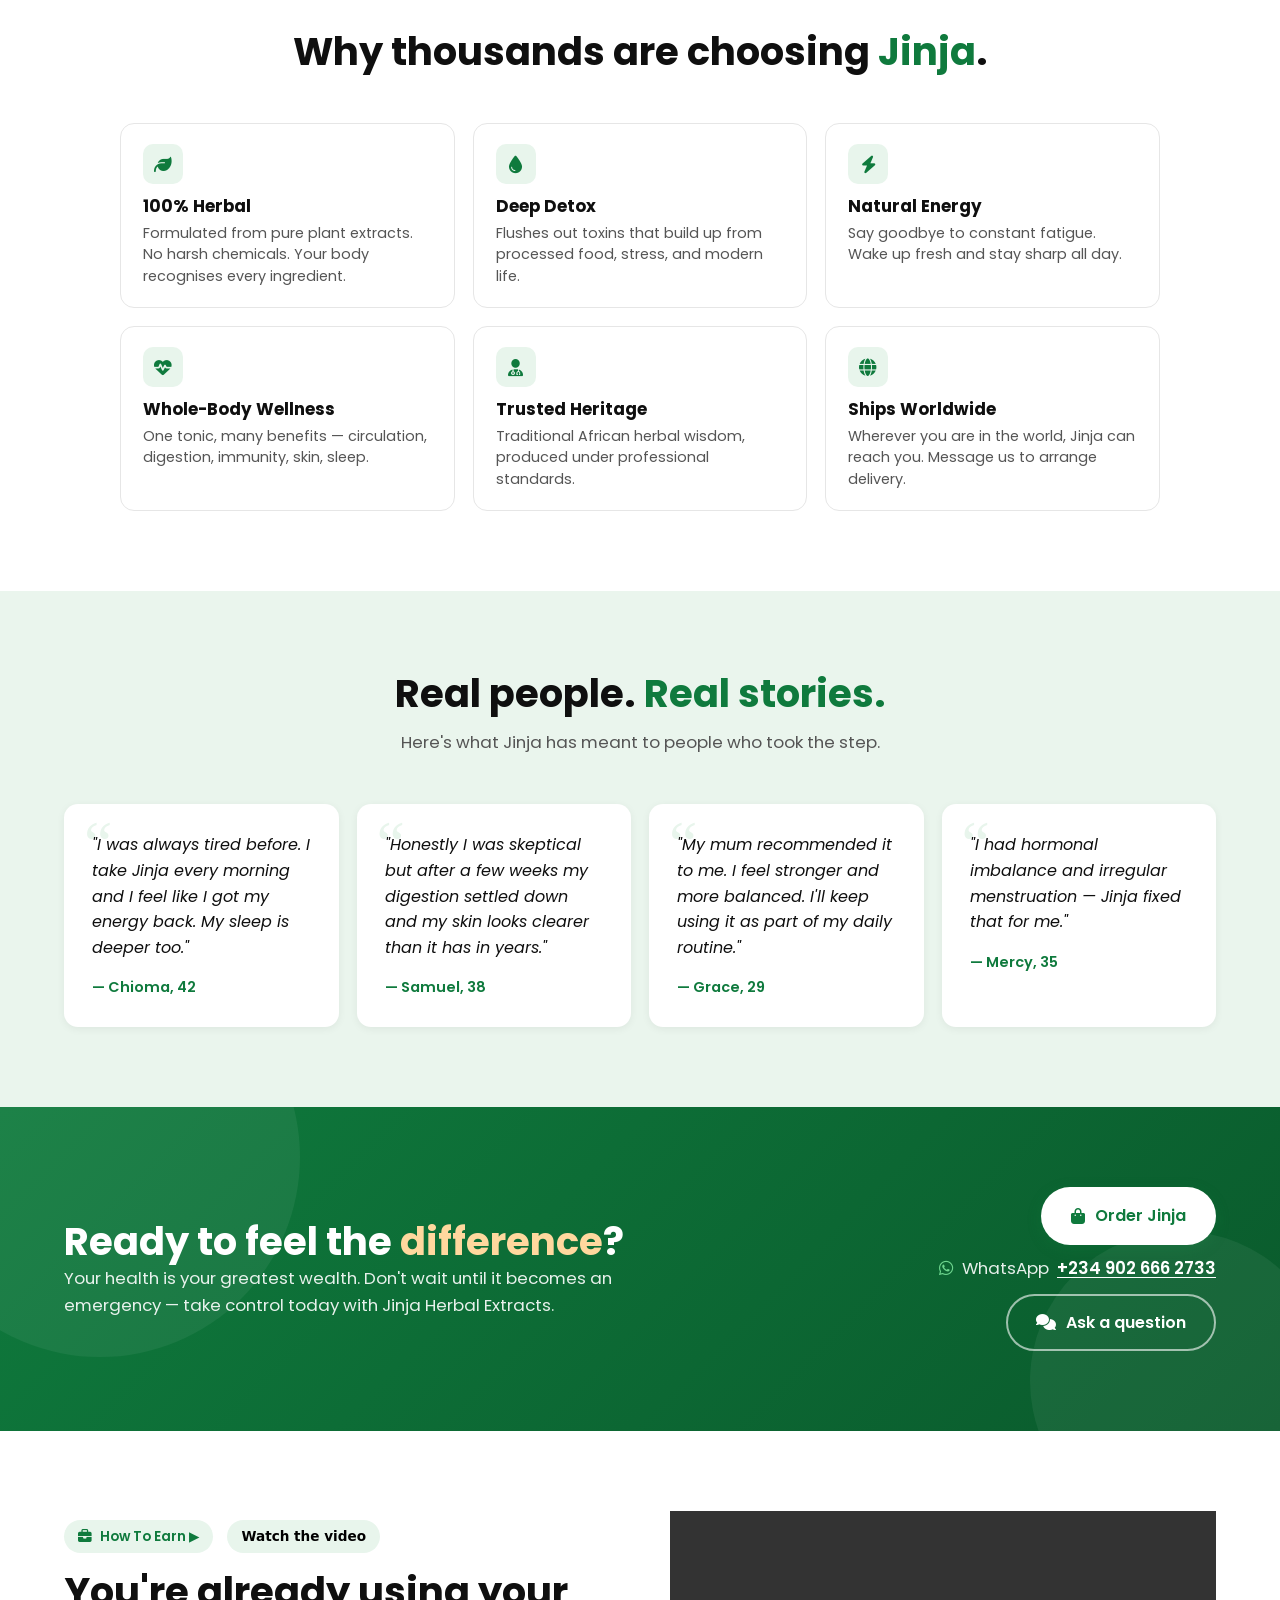
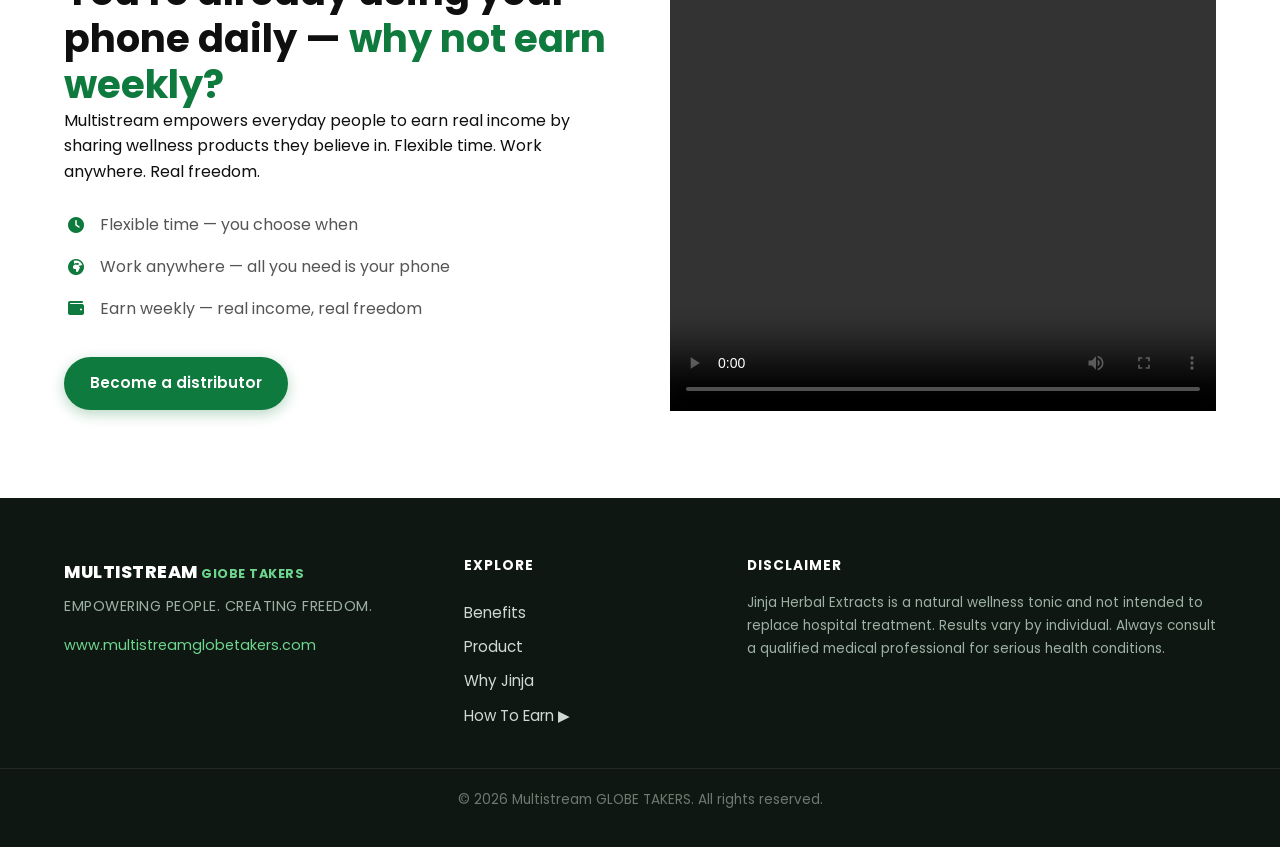
==== commit 1455cef1: "Add Video and change all earn with us to how to earn" ====
--- a/index.html
+++ b/index.html
@@ -11,15 +11,39 @@
       name="description"
       content="100% natural herbal wellness tonic from Multistream. Detox, energy, immunity, better sleep — delivered worldwide."
     />
+
+    <link rel="canonical" href="https://www.multistreamglobetakers.com/" />
+
+    <link
+      rel="preload"
+      as="image"
+      href="images/hero-models.jpg"
+      fetchpriority="high"
+    />
+
     <link rel="stylesheet" href="style.css" />
+
     <link
       rel="stylesheet"
       href="https://cdnjs.cloudflare.com/ajax/libs/font-awesome/6.5.0/css/all.min.css"
+      media="print"
+      onload="this.media = 'all'"
     />
+    <noscript>
+      <link
+        rel="stylesheet"
+        href="https://cdnjs.cloudflare.com/ajax/libs/font-awesome/6.5.0/css/all.min.css"
+      />
+    </noscript>
+
+    <!-- Google Fonts — slim 3 weights only -->
+    <link rel="preconnect" href="https://fonts.googleapis.com" />
+    <link rel="preconnect" href="https://fonts.gstatic.com" crossorigin />
     <link
-      href="https://fonts.googleapis.com/css2?family=Poppins:wght@400;500;600;700;800&display=swap"
+      href="https://fonts.googleapis.com/css2?family=Poppins:wght@400;600;700&display=swap"
       rel="stylesheet"
     />
+
     <!-- Cloudflare Web Analytics -->
     <script
       defer
@@ -48,7 +72,7 @@
           <a href="#product">Product</a>
           <a href="#why">Why Jinja</a>
           <a href="#testimonials">Testimonials</a>
-          <a href="#distribute">Earn With Us</a>
+          <a href="#distribute">How To Earn ▶️</a>
         </nav>
         <a href="#order" class="btn btn-primary nav-cta">Order Now</a>
         <button class="menu-btn" id="menu-btn" aria-label="Menu">
@@ -99,7 +123,6 @@
             src="images/hero-models.jpg"
             alt="Wellness for men and women — Jinja Herbal Extracts"
             fetchpriority="high"
-            loading="eager"
             width="1200"
             height="800"
           />
@@ -394,8 +417,8 @@
       <div class="container distribute-grid">
         <div class="distribute-copy">
           <span class="eyebrow"
-            ><i class="fa-solid fa-briefcase"></i> Earn With Us</span
-          >
+            ><i class="fa-solid fa-briefcase"></i> How To Earn ▶️</span
+          > <span class="eyebrow-2" style="margin-left: 10px; font-weight: 900;">Watch the video</span>
           <h2>
             You're already using your phone daily —
             <span class="accent">why not earn weekly?</span>
@@ -426,14 +449,13 @@
             >Become a distributor</a
           >
         </div>
+        
         <div class="distribute-visual">
-          <img
-            src="images/distributor-poster.jpg"
-            alt="Multistream — work smart, earn weekly"
-          />
-        </div>
-      </div>
-    </section>
+          <video controls src="Multistream website video.mp4" preload="metadata" playsinline height="500px" width="100%"></video>
+        </div>
+      </div>
+    </section>
+
 
     <!-- ================= FOOTER ================= -->
     <footer class="site-footer">
@@ -450,7 +472,7 @@
           <a href="#benefits">Benefits</a>
           <a href="#product">Product</a>
           <a href="#why">Why Jinja</a>
-          <a href="#distribute">Earn With Us</a>
+          <a href="#distribute">How To Earn ▶️</a>
         </div>
         <div class="footer-disclaimer">
           <h4>Disclaimer</h4>
--- a/style.css
+++ b/style.css
@@ -111,6 +111,18 @@
   margin-bottom: 16px;
 }
 
+.eyebrow-2 {
+   display: inline-flex;
+  align-items: center;
+  gap: 8px;
+  font-size: 0.85rem;
+  font-weight: 600;
+  color: black;
+  background: var(--brand-green-light);
+  padding: 6px 14px;
+  border-radius: 999px;
+  margin-bottom: 16px;
+}
 /* =========================================
    BUTTONS
    ========================================= */
@@ -1207,3 +1219,11 @@
 .save-banner i {
   color: var(--brand-orange);
 }
+
+video::-webkit-media-controls-panel {
+  opacity: 1 !important;
+  transition: none !important;
+}
+video::-webkit-media-controls {
+  opacity: 1 !important;
+}
